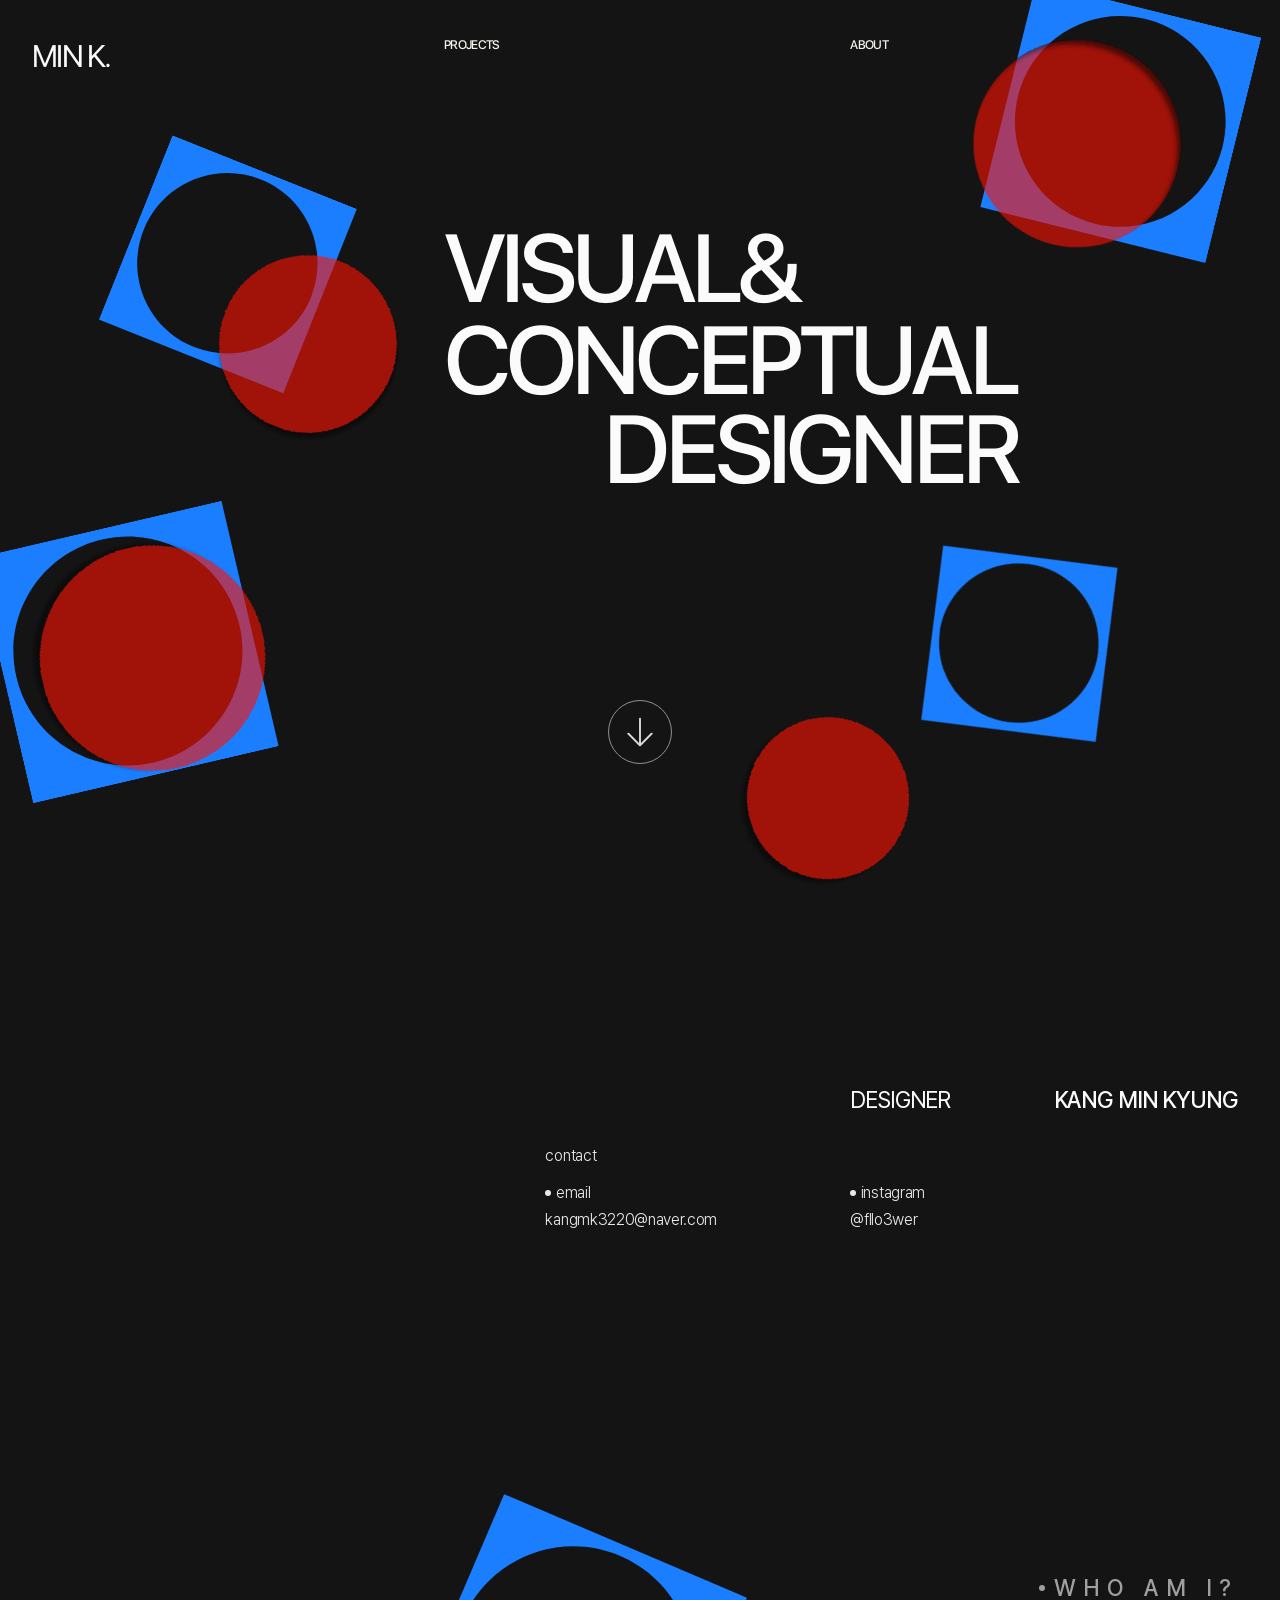
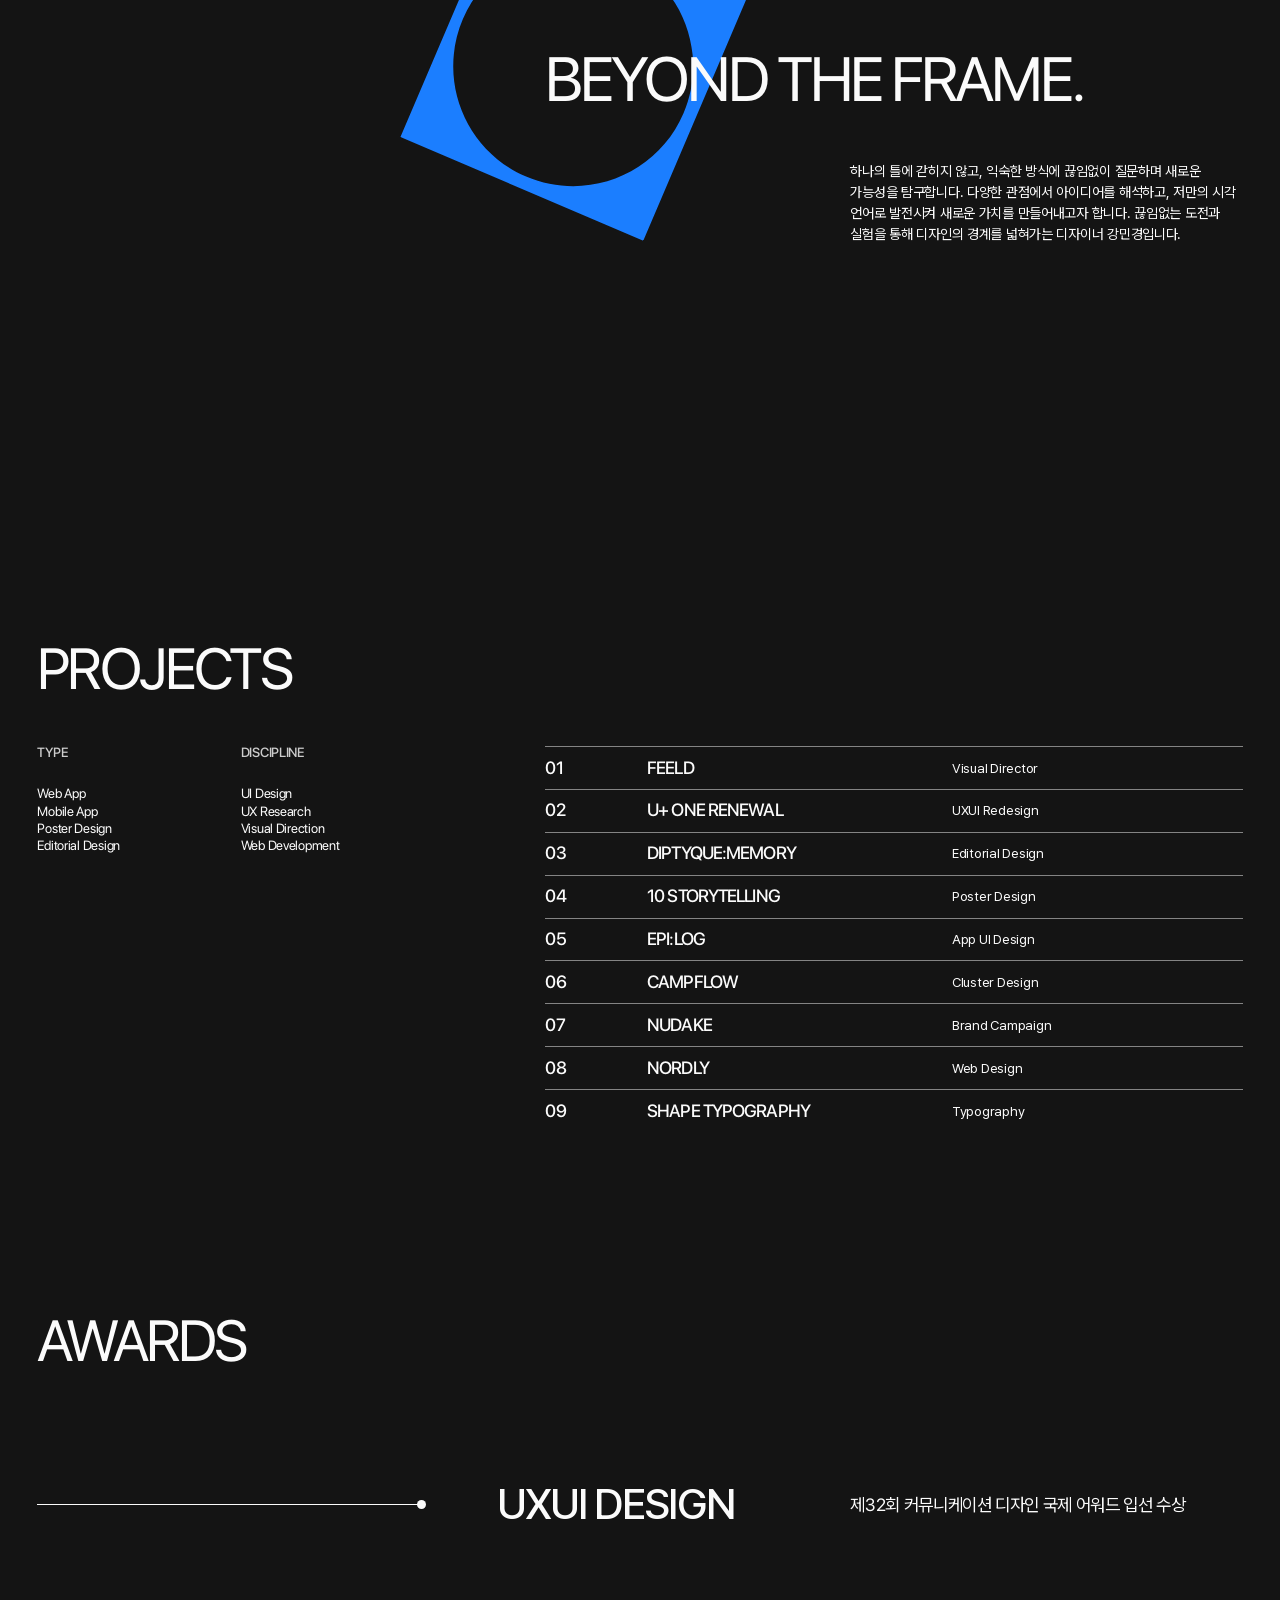
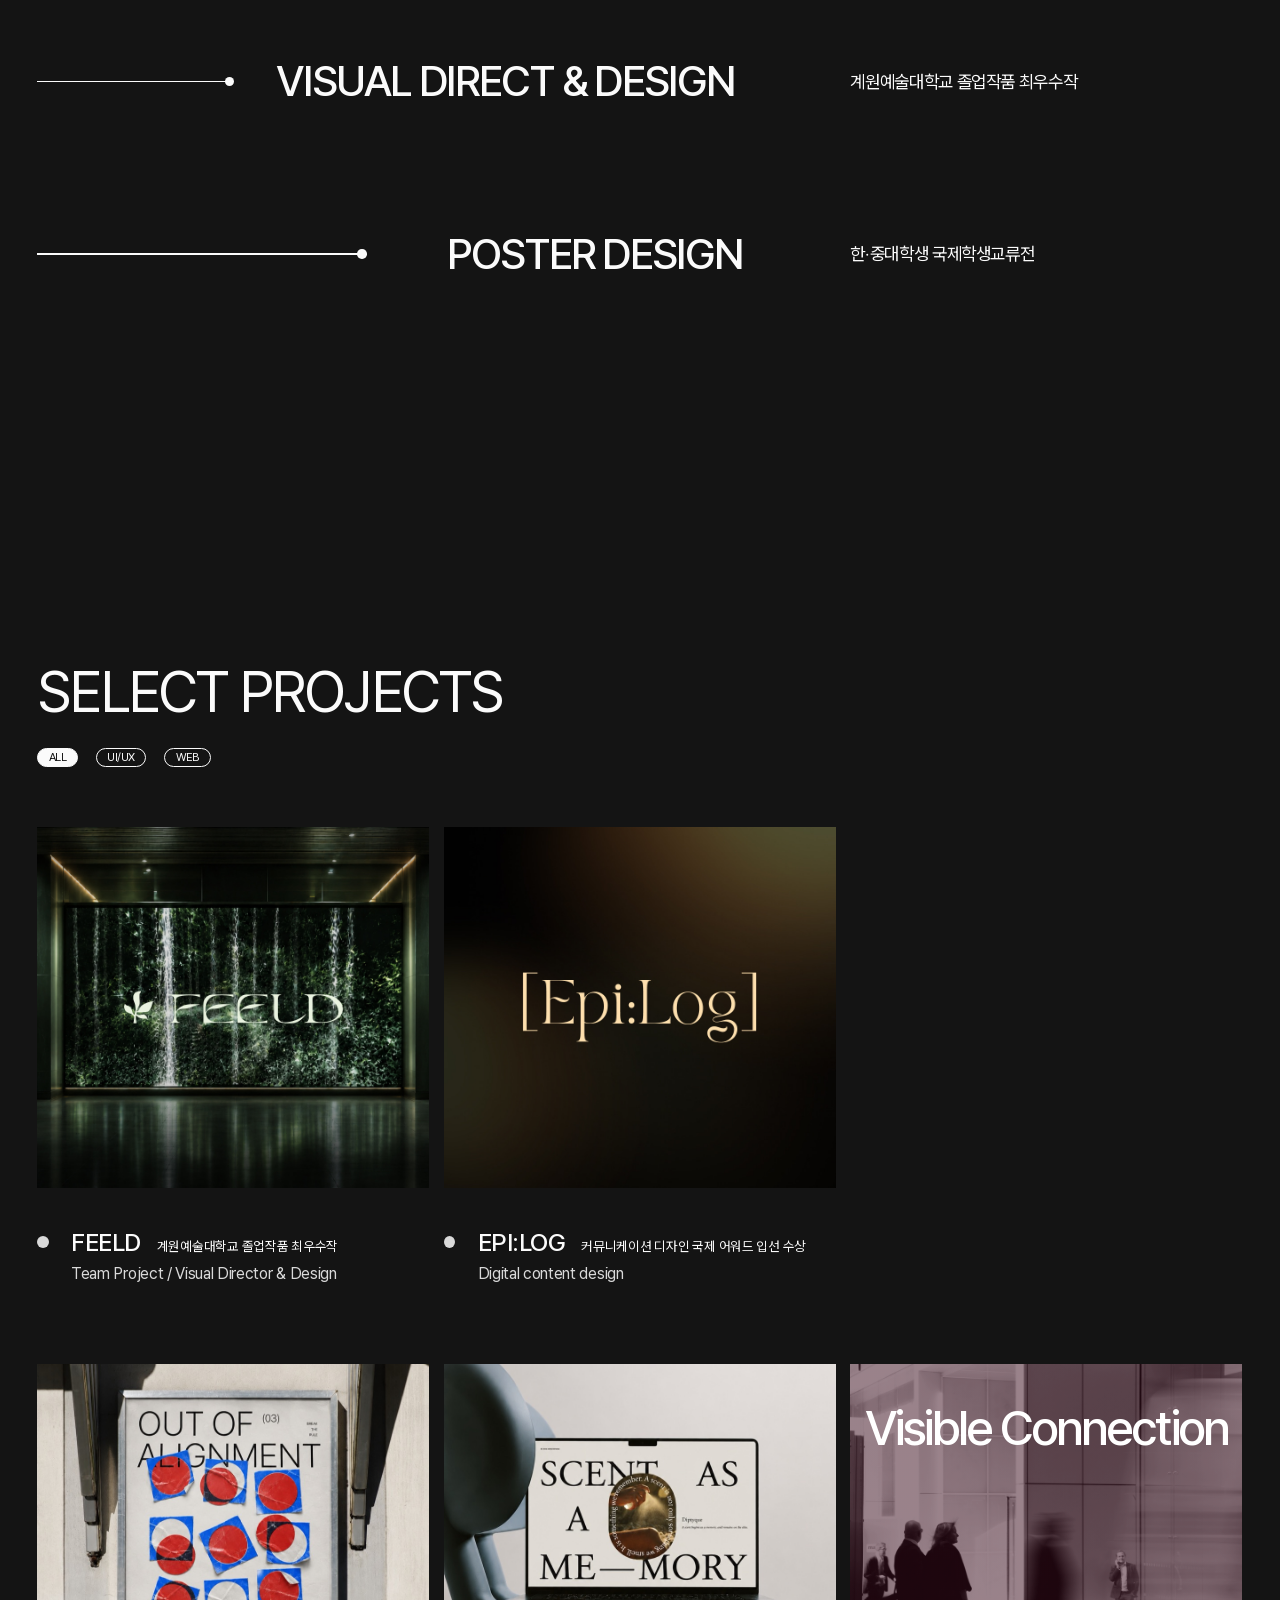
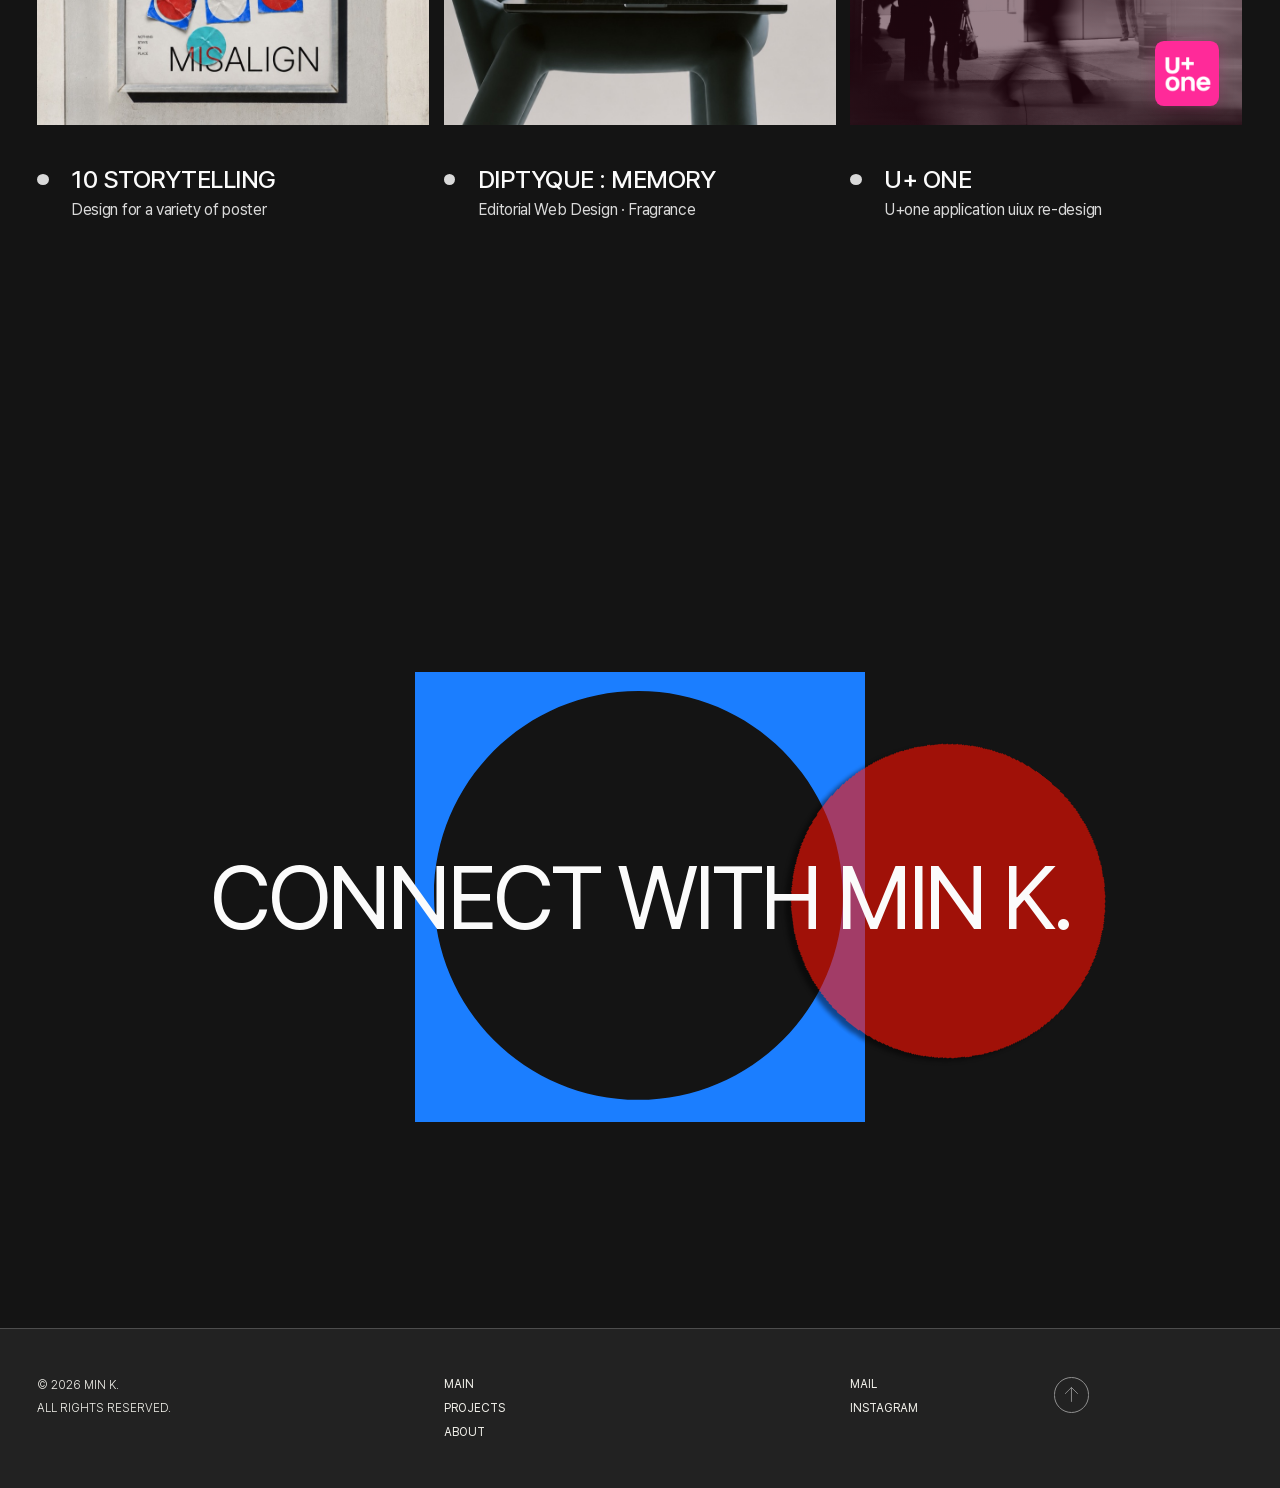
==== index.html @ 1cc3ccc2 "Add U+ ONE and NORDLY pages, update main page - Main: reorder PROJECTS list, add DISCIPLINE column a" ====
<!doctype html>
<html lang="ko">
<head>
  <meta charset="utf-8">
  <meta name="viewport" content="width=device-width, initial-scale=1">
  <title>MIN K. — Visual &amp; Conceptual Designer</title>
  <meta name="description" content="하나의 틀에 갇히지 않고 디자인의 경계를 넓혀가는 디자이너 강민경의 포트폴리오.">
  <link rel="stylesheet" href="css/style.css">
  <script>try{if(sessionStorage.getItem("mk-fade")){sessionStorage.removeItem("mk-fade");document.documentElement.classList.add("is-entering")}}catch(e){}</script>
  <script src="js/main.js" defer></script>
</head>
<body class="main">
  <header class="site-header wrap grid">
    <a class="logo" href="index.html">MIN K.</a>
    <nav class="gnb" aria-label="주요 메뉴">
      <a href="index.html#projects">PROJECTS</a>
      <a href="index.html#about">ABOUT</a>
    </nav>
  </header>

  <main>
    <!-- HERO -->
    <section class="hero" id="top">
      <div class="stage" aria-hidden="true">
        <div class="shape s-hero-tr" data-depth="1.6"><div class="shape__in"><img decoding="async" class="shape__frame" src="assets/main/shape-hero-tr-frame.svg" alt=""><img decoding="async" class="shape__dot" src="assets/main/shape-hero-tr-dot.svg" alt=""></div></div>
        <div class="shape s-hero-l" data-depth="2.6"><div class="shape__in"><img decoding="async" class="shape__frame" src="assets/main/shape-hero-l-frame.svg" alt=""><img decoding="async" class="shape__dot" src="assets/main/shape-hero-l-dot.svg" alt=""></div></div>
        <div class="shape s-hero-r" data-depth="2"><div class="shape__in"><img decoding="async" class="shape__dot" src="assets/main/shape-hero-r-dot.svg" alt=""><img decoding="async" class="shape__frame" src="assets/main/shape-hero-r-frame.svg" alt=""></div></div>
        <div class="shape s-hero-tl" data-depth="3.2"><div class="shape__in"><img decoding="async" class="shape__frame" src="assets/main/shape-hero-tl-frame.svg" alt=""><img decoding="async" class="shape__dot" src="assets/main/shape-hero-tl-dot.svg" alt=""></div></div>
      </div>
      <div class="wrap grid hero__inner">
        <h1 class="hero__title"><span>VISUAL&amp;</span><span>CONCEPTUAL</span><span>DESIGNER</span></h1>
      </div>
      <button class="scroll-cue" type="button" data-scroll-to="about" aria-label="ABOUT 섹션으로 이동">
        <img decoding="async" src="assets/main/scroll-arrow.svg" alt="">
        <img decoding="async" src="assets/main/scroll-arrow-2.svg" alt="">
      </button>
    </section>

    <!-- ABOUT -->
    <section class="about wrap" id="about">
      <div class="grid about__head">
        <p class="about__role">DESIGNER</p>
        <p class="about__name">KANG MIN KYUNG</p>
        <div class="contact">
          <p class="contact__title">contact</p>
          <div class="contact__item">
            <span class="contact__key"><img decoding="async" class="dot" src="assets/main/dot-6.svg" alt="">email</span>
            <a href="mailto:kangmk3220@naver.com">kangmk3220@naver.com</a>
          </div>
          <div class="contact__item">
            <span class="contact__key"><img decoding="async" class="dot" src="assets/main/dot-6.svg" alt="">instagram</span>
            <a href="https://www.instagram.com/fllo3wer/" target="_blank" rel="noopener">@fllo3wer</a>
          </div>
        </div>
      </div>

      <div class="grid statement">
        <div class="shape s-about" aria-hidden="true"><div class="shape__in"><img decoding="async" src="assets/main/shape-about.svg" alt=""></div></div>
        <p class="statement__who"><img decoding="async" class="dot" src="assets/main/dot-6-dim.svg" alt="">WHO AM I?</p>
        <h2 class="statement__title">BEYOND THE FRAME.</h2>
        <p class="statement__text">하나의 틀에 갇히지 않고, 익숙한 방식에 끊임없이 질문하며 새로운 가능성을 탐구합니다. 다양한 관점에서 아이디어를 해석하고, 저만의 시각 언어로 발전시켜 새로운 가치를 만들어내고자 합니다. 끊임없는 도전과 실험을 통해 디자인의 경계를 넓혀가는 디자이너 강민경입니다.</p>
      </div>
    </section>

    <!-- PROJECTS -->
    <section class="projects wrap" id="projects">
      <div class="grid">
        <h2 class="section-title">PROJECTS</h2>
      </div>
      <div class="grid projects__body">
        <div class="info">
          <p class="label">TYPE</p>
          <p class="list-sm">Web App<br>Mobile App<br>Poster Design<br>Editorial Design</p>
        </div>
        <div class="info">
          <p class="label">DISCIPLINE</p>
          <p class="list-sm">UI Design<br>UX Research<br>Visual Direction<br>Web Development</p>
        </div>
        <ol class="plist">
          <li><div class="plist__row"><span class="plist__num">01</span><span class="plist__name">FEELD</span><span class="plist__cat">Visual Director</span></div></li>
          <li><a class="plist__row" href="uplus.html" data-preview="assets/main/uplus-bg.jpg"><span class="plist__num">02</span><span class="plist__name">U+ ONE RENEWAL</span><span class="plist__cat">UXUI Redesign</span></a></li>
          <li><a class="plist__row" href="diptyque.html" data-preview="assets/main/card-diptyque.jpg"><span class="plist__num">03</span><span class="plist__name">DIPTYQUE:MEMORY</span><span class="plist__cat">Editorial Design</span></a></li>
          <li><a class="plist__row" href="storytelling.html" data-preview="assets/main/card-story.jpg"><span class="plist__num">04</span><span class="plist__name">10 STORYTELLING</span><span class="plist__cat">Poster Design</span></a></li>
          <li><div class="plist__row"><span class="plist__num">05</span><span class="plist__name">EPI:LOG</span><span class="plist__cat">App UI Design</span></div></li>
          <li><div class="plist__row"><span class="plist__num">06</span><span class="plist__name">CAMPFLOW</span><span class="plist__cat">Cluster Design</span></div></li>
          <li><div class="plist__row"><span class="plist__num">07</span><span class="plist__name">NUDAKE</span><span class="plist__cat">Brand Campaign</span></div></li>
          <li><a class="plist__row" href="nordly.html" data-preview="assets/main/nordly-bg.png"><span class="plist__num">08</span><span class="plist__name">NORDLY</span><span class="plist__cat">Web Design</span></a></li>
          <li><div class="plist__row"><span class="plist__num">09</span><span class="plist__name">SHAPE TYPOGRAPHY</span><span class="plist__cat">Typography</span></div></li>
        </ol>
      </div>
    </section>

    <!-- AWARDS -->
    <section class="awards wrap" id="awards">
      <div class="grid">
        <h2 class="section-title">AWARDS</h2>
        <ul class="alist">
          <li class="alist__row alist__row--1"><span class="alist__line" aria-hidden="true"></span><p class="alist__name">UXUI DESIGN</p><p class="alist__desc">제32회 커뮤니케이션 디자인 국제 어워드 입선 수상</p></li>
          <li class="alist__row alist__row--2"><span class="alist__line" aria-hidden="true"></span><p class="alist__name">VISUAL DIRECT &amp; DESIGN</p><p class="alist__desc">계원예술대학교 졸업작품 최우수작</p></li>
          <li class="alist__row alist__row--3"><span class="alist__line" aria-hidden="true"></span><p class="alist__name">POSTER DESIGN</p><p class="alist__desc">한·중대학생 국제학생교류전</p></li>
        </ul>
      </div>
    </section>

    <!-- SELECT PROJECTS -->
    <section class="work wrap" id="work">
      <div class="grid">
        <h2 class="section-title">SELECT PROJECTS</h2>
        <div class="chips" role="group" aria-label="프로젝트 분류">
          <button class="chip" type="button" data-filter="all" aria-pressed="true">ALL</button>
          <button class="chip" type="button" data-filter="uiux" aria-pressed="false">UI/UX</button>
          <button class="chip" type="button" data-filter="web" aria-pressed="false">WEB</button>
        </div>

        <div class="cards">
          <article class="card card--feeld" data-category="visual">
            <div class="card__media">
              <img decoding="async" loading="lazy" class="cover" src="assets/main/card-feeld.jpg" width="882" height="812" alt="어두운 전시 공간에 FEELD 로고가 뜬 미디어 월">
            </div>
            <div class="card__cap">
              <img decoding="async" class="dot" src="assets/main/dot-13.svg" alt="">
              <h3 class="card__title">FEELD <span class="card__note">계원예술대학교 졸업작품 최우수작</span></h3>
              <p class="card__desc">Team Project / Visual Director &amp; Design</p>
            </div>
          </article>

          <article class="card card--epilog" data-category="uiux">
            <div class="card__media">
              <img decoding="async" loading="lazy" class="cover" src="assets/main/card-epilog.jpg" width="882" height="812" alt="[Epi:Log] 로고">
            </div>
            <div class="card__cap">
              <img decoding="async" class="dot" src="assets/main/dot-13.svg" alt="">
              <h3 class="card__title">EPI:LOG <span class="card__note">커뮤니케이션 디자인 국제 어워드 입선 수상</span></h3>
              <p class="card__desc">Digital content design</p>
            </div>
          </article>

          <a class="card card--story" href="storytelling.html" data-category="poster">
            <div class="card__media">
              <img decoding="async" class="cover" src="assets/main/card-story.jpg" alt="벽에 걸린 OUT OF ALIGNMENT 포스터 목업">
              <span class="card__view" aria-hidden="true">VIEW</span>
            </div>
            <div class="card__cap">
              <img decoding="async" class="dot" src="assets/main/dot-13.svg" alt="">
              <h3 class="card__title">10 STORYTELLING</h3>
              <p class="card__desc">Design for a variety of poster</p>
            </div>
          </a>

          <a class="card card--diptyque" href="diptyque.html" data-category="web">
            <div class="card__media">
              <img decoding="async" class="cover" src="assets/main/card-diptyque.jpg" alt="의자 위 노트북에 띄운 SCENT AS A MEMORY 웹 화면">
              <span class="card__view" aria-hidden="true">VIEW</span>
            </div>
            <div class="card__cap">
              <img decoding="async" class="dot" src="assets/main/dot-13.svg" alt="">
              <h3 class="card__title">DIPTYQUE : MEMORY</h3>
              <p class="card__desc">Editorial Web Design · Fragrance</p>
            </div>
          </a>

          <a class="card card--uplus" href="uplus.html" data-category="uiux">
            <div class="card__media">
              <img decoding="async" class="cover" src="assets/main/uplus-bg.jpg" alt="">
              <p class="uplus__title">Visible Connection</p>
              <img decoding="async" class="uplus__icon" src="assets/main/uplus-icon.png" alt="U+ one 앱 아이콘">
              <span class="card__view" aria-hidden="true">VIEW</span>
            </div>
            <div class="card__cap">
              <img decoding="async" class="dot" src="assets/main/dot-13.svg" alt="">
              <h3 class="card__title">U+ ONE</h3>
              <p class="card__desc">U+one application uiux re-design</p>
            </div>
          </a>
        </div>
      </div>
    </section>

    <!-- CONNECT -->
    <section class="connect" id="contact">
      <div class="stage" aria-hidden="true">
        <div class="shape s-connect-square"><div class="shape__in"><img decoding="async" src="assets/main/shape-connect-square.svg" alt=""></div></div>
        <div class="shape s-connect-circle"><div class="shape__in"><img decoding="async" src="assets/main/shape-connect-circle.svg" alt=""></div></div>
      </div>
      <h2 class="connect__title">
        <button class="connect__copy" type="button" data-copy="kangmk3220@naver.com" aria-describedby="connect-hint">CONNECT WITH MIN K.</button>
      </h2>
      <p class="connect__hint" id="connect-hint">CLICK TO COPY EMAIL</p>
    </section>
  </main>

  <div class="plist-preview" aria-hidden="true"><img decoding="async" alt=""></div>
  <p class="toast" role="status" aria-live="polite"></p>

  <footer class="site-footer">
    <div class="wrap grid">
      <div class="foot-col foot-col--copy">
        <p>© 2026 MIN K.</p>
        <p>ALL RIGHTS RESERVED.</p>
      </div>
      <nav class="foot-col foot-col--nav" aria-label="푸터 메뉴">
        <a href="index.html">MAIN</a>
        <a href="index.html#projects">PROJECTS</a>
        <a href="index.html#about">ABOUT</a>
      </nav>
      <div class="foot-col foot-col--sns">
        <a href="mailto:kangmk3220@naver.com">MAIL</a>
        <a href="https://www.instagram.com/fllo3wer/" target="_blank" rel="noopener">INSTAGRAM</a>
      </div>
      <button class="to-top" type="button" data-scroll-top aria-label="맨 위로">
        <img decoding="async" src="assets/common/top-arrow.svg" alt="">
        <img decoding="async" src="assets/common/top-arrow-hover.svg" alt="">
      </button>
    </div>
  </footer>
</body>
</html>
---- css/style.css ----
/* =========================================================
   MIN K. Portfolio — 1rem = 10 design px at 1440 (Figma frame width)
   ========================================================= */

/* every design font ships with the site so visitors see the Figma fonts without installing anything */
@font-face {
  font-family: "Pretendard Variable";
  src: url("../assets/fonts/PretendardVariable.woff2") format("woff2-variations"),
       url("../assets/fonts/PretendardVariable.woff2") format("woff2");
  font-weight: 45 920;
  font-style: normal;
  font-display: swap;
}
@font-face {
  font-family: "SF Pro Display";
  src: url("../assets/fonts/SFProDisplay-Regular.woff2") format("woff2");
  font-weight: 400;
  font-style: normal;
  font-display: swap;
}
@font-face {
  font-family: "SF Pro Display";
  src: url("../assets/fonts/SFProDisplay-Medium.woff2") format("woff2");
  font-weight: 500;
  font-style: normal;
  font-display: swap;
}
@font-face {
  font-family: "Diptyque";
  src: url("../assets/fonts/Diptyque-Regular.woff2") format("woff2");
  font-weight: 400;
  font-style: normal;
  font-display: swap;
}
@font-face {
  font-family: "Diptyque";
  src: url("../assets/fonts/Diptyque-Italic.woff2") format("woff2");
  font-weight: 400;
  font-style: italic;
  font-display: swap;
}

:root {
  color-scheme: dark;
  --bg: #141414;
  --fg: #fbfbfb;
  --fg-2: #f1f0ea;
  --fg-3: #e7e7e7;
  --muted: #d9d9d9;
  --gray: #a3a3a3;
  --line: #848484;
  --accent: #2478ff;

  --font-sf: "SF Pro Display", -apple-system, BlinkMacSystemFont, "Inter", "Pretendard Variable", Pretendard, sans-serif;
  --font-pre: "Pretendard Variable", Pretendard, -apple-system, BlinkMacSystemFont, "Apple SD Gothic Neo", sans-serif;
  --font-helv: Helvetica, "Helvetica Neue", Arial, sans-serif;
  --font-serif: "Diptyque", "EB Garamond", Garamond, "Times New Roman", serif;

  --m: 4.2rem;   /* side margin */
  --g: 1.6rem;   /* column gutter */
  --ease-io: cubic-bezier(0.42, 0, 0.58, 1);
  --ease-out: cubic-bezier(0, 0, 0.58, 1);
  --ease-in: cubic-bezier(0.42, 0, 1, 1);
  --dur: 0.3s;
}

/* scales with the window up to 1920px (1rem = 13.33px); wider screens keep that size, centered */
html {
  font-size: clamp(5.4px, calc(100vw / 144), 13.3334px);
  -webkit-text-size-adjust: 100%;
}

*,
*::before,
*::after { box-sizing: border-box; }

body {
  margin: 0;
  background: var(--bg);
  color: var(--fg);
  font-family: var(--font-pre);
  font-size: max(14px, 1.5rem);
  line-height: 1.5;
  overflow-x: clip;
  -webkit-font-smoothing: antialiased;
  -moz-osx-font-smoothing: grayscale;
}

/* fade in only after an in-site page change (flag set by main.js), so a first visit renders at rest */
html.is-entering body { animation: page-in var(--dur) var(--ease-io) both; }

body.is-leaving {
  opacity: 0;
  transition: opacity var(--dur) var(--ease-io);
}

@keyframes page-in {
  from { opacity: 0; }
  to { opacity: 1; }
}

/* decorative shapes bleed past the edges; clip them horizontally only */
main { overflow-x: clip; }

/* land anchor jumps on the section titles, not on the big top paddings */
#about { scroll-margin-top: -10.4rem; }
#projects { scroll-margin-top: -32.8rem; }
#work { scroll-margin-top: -26rem; }

img { display: block; max-width: 100%; }
a { color: inherit; text-decoration: none; }
button { font: inherit; color: inherit; background: none; border: 0; padding: 0; cursor: pointer; }
h1, h2, h3, p, figure, ul, ol { margin: 0; padding: 0; }
ul, ol { list-style: none; }

:focus-visible {
  outline: 1px solid var(--accent);
  outline-offset: 4px;
}

.sr-only {
  position: absolute; width: 1px; height: 1px; padding: 0; margin: -1px;
  overflow: hidden; clip: rect(0 0 0 0); white-space: nowrap; border: 0;
}

/* ---------- layout primitives ---------- */

.wrap {
  position: relative;
  width: 100%;
  max-width: 144rem;
  margin-inline: auto;
  padding-inline: var(--m);
}

.grid {
  display: grid;
  grid-template-columns: repeat(12, minmax(0, 1fr));
  column-gap: var(--g);
}

.stage {
  position: absolute;
  inset: 0;
  width: 100%;
  max-width: 144rem;
  margin-inline: auto;
  pointer-events: none;
}

/* rotated decorative groups, mirrored from Figma frame → rotated inner → svg */
.shape {
  position: absolute;
  left: calc(var(--x) * 1rem);
  top: calc(var(--y) * 1rem);
  width: calc(var(--w) * var(--s, 1) * 1rem);
  height: calc(var(--h) * var(--s, 1) * 1rem);
  display: flex;
  align-items: center;
  justify-content: center;
  pointer-events: none;
}
.shape__in {
  position: relative;
  flex: none;
  width: calc(var(--iw) * var(--s, 1) * 1rem);
  height: calc(var(--ih) * var(--s, 1) * 1rem);
  transform: rotate(var(--r, 0deg));
}
.shape__in img {
  position: absolute;
  left: var(--il, 0);
  top: var(--it, 0);
  width: var(--iW, 100%);
  height: var(--iH, 100%);
  max-width: none;
}

/* image crop box — mirrors Figma image fills */
.media {
  position: relative;
  overflow: hidden;
}
.media > img {
  width: 100%;
  height: 100%;
  object-fit: cover;
}

/* ---------- header ---------- */

/* fixed so it can come back on scroll-up; once the page has scrolled it gets a plain dark band
   (a blend mode here forced the whole page to repaint on every scroll frame) */
.site-header {
  position: fixed;
  top: 0;
  left: 0;
  right: 0;
  z-index: 20;
  padding-top: calc(4.3rem + env(safe-area-inset-top, 0px));
  padding-bottom: 0;
  align-items: start;
  will-change: transform;
  transition: transform 0.5s var(--ease-io), background-color var(--dur) var(--ease-io), box-shadow var(--dur) var(--ease-io), padding var(--dur) var(--ease-io);
}
.site-header.is-solid {
  padding-top: calc(2rem + env(safe-area-inset-top, 0px));
  padding-bottom: 2rem;
  background-color: rgba(20, 20, 20, 0.92);
  /* extends the band past the 1920px content width without adding scroll overflow */
  box-shadow: 0 0 0 100vmax rgba(20, 20, 20, 0.92);
  clip-path: inset(0 -100vmax);
}
.site-header.is-hidden { transform: translateY(-120%); }
.logo {
  grid-column: 1 / span 2;
  margin-left: -0.6rem;
  font-family: var(--font-sf);
  font-weight: 400;
  font-size: max(22px, 3.5rem);
  line-height: 1.2;
  letter-spacing: -0.05em;
  white-space: nowrap;
  justify-self: start;
  transition: opacity var(--dur) var(--ease-io);
}
.logo:hover { opacity: 0.7; }
.gnb { display: contents; }
.gnb a {
  font-family: var(--font-sf);
  font-weight: 500;
  font-size: max(12px, 1.4rem);
  line-height: 1.2;
  letter-spacing: -0.05em;
  color: var(--fg-2);
  justify-self: start;
  transition: color var(--dur) var(--ease-out);
}
.gnb a:nth-child(1) { grid-column: 5 / span 2; }
.gnb a:nth-child(2) { grid-column: 9 / span 2; }

/* ---------- shared bits ---------- */

.label {
  font-family: var(--font-sf);
  font-weight: 500;
  font-size: max(13px, 1.5rem);
  line-height: 1;
  letter-spacing: -0.02em;
  color: rgba(251, 251, 251, 0.8);
}
.list-sm {
  font-family: var(--font-sf);
  font-weight: 400;
  font-size: max(13px, 1.5rem);
  line-height: 1.3;
  letter-spacing: -0.02em;
}
.info {
  display: flex;
  flex-direction: column;
  gap: 2.9rem;
}
.dot {
  display: inline-block;
  flex: none;
}

/* ---------- MAIN: hero ---------- */

.hero {
  position: relative;
  height: 100.2rem;
}
.hero .stage { overflow: visible; }
.hero__inner {
  position: relative;
  z-index: 2;
  padding-top: 24.95rem;
}
.hero__title {
  grid-column: 5 / -1;
  font-family: var(--font-sf);
  font-weight: 500;
  font-size: 10.8rem;
  line-height: 10.4rem;
  letter-spacing: -0.05em;
  white-space: nowrap;
}
.hero__title > span { display: block; }
.hero__title > span:last-child { margin-top: -0.4rem; padding-left: 18.07rem; }

.s-hero-tl { --x: 9.661; --y: 15.2; --w: 40.1565; --h: 36.4284; --iw: 32.8077; --ih: 26.1247; --r: 21.77deg; --iW: 102.38%; --iH: 103.66%; }
.s-hero-tr { --x: 107.1; --y: -2.7; --w: 34.84; --h: 34.3287; --iw: 28.8954; --ih: 28.1944; --r: 13.95deg; }
.s-hero-l  { --x: -2.7; --y: 56.103; --w: 35.156; --h: 34.3215; --iw: 28.3689; --ih: 29.4862; --r: 76.88deg; }
.s-hero-r  { --x: 78.783; --y: 51.14; --w: 52.9378; --h: 59.0275; --iw: 34.3988; --ih: 48.6529; --r: 27.42deg; }

.scroll-cue {
  position: absolute;
  z-index: 3;
  left: 50%;
  top: 78.7rem;
  width: 7.2rem;
  height: 7.2rem;
  transform: translateX(-50%);
  border: 1px solid #909090;
  border-radius: 50%;
  display: grid;
  place-items: center;
  animation: cue-border 1.6s var(--ease-in) infinite alternate;
}
.scroll-cue img {
  grid-area: 1 / 1;
  width: 4.5rem;
  height: 4.5rem;
}
.scroll-cue img + img { animation: cue-fade 1.6s var(--ease-in) infinite alternate; }
@keyframes cue-border { from { border-color: #909090; } to { border-color: #d9d9d9; } }
@keyframes cue-fade { from { opacity: 0; } to { opacity: 1; } }

/* ---------- MAIN: about ---------- */

.about {
  padding-top: 22.4rem;
}
.about__head { align-items: start; }
.about__role,
.about__name {
  font-size: max(18px, 2.6rem);
  line-height: 0.9;
  letter-spacing: -0.05em;
  white-space: nowrap;
}
.about__role { grid-column: 9 / span 2; font-weight: 400; }
.about__name { grid-column: 11 / span 2; font-weight: 500; }

.contact {
  grid-column: 6 / -1;
  display: grid;
  grid-template-columns: subgrid;
  margin-top: 4.36rem;
  font-weight: 300;
  font-size: max(14px, 1.8rem);
  line-height: 0.9;
  letter-spacing: -0.02em;
  color: var(--fg-3);
}
.contact__title { grid-column: 1 / -1; }
.contact__item {
  display: flex;
  flex-direction: column;
  gap: 1.48rem;
  margin-top: 2.48rem;
}
.contact__item:nth-of-type(1) { grid-column: 1 / span 3; }
.contact__item:nth-of-type(2) { grid-column: 4 / span 3; }
.contact__key { display: flex; align-items: center; gap: 0.5rem; }
.contact__key .dot { width: 6px; height: 6px; }
.contact a { transition: color var(--dur) var(--ease-out); }
.contact a:hover { color: var(--accent); }

.statement {
  position: relative;
  margin-top: 39.38rem;
}
.s-about { --x: 33.3; --y: -16.885; --w: 53.9764; --h: 53.9764; --iw: 38.1833; --ih: 38.1833; --r: 43.33deg; }
.statement__who {
  grid-column: 11 / -1;
  display: flex;
  align-items: center;
  gap: 1rem;
  margin-left: -1.6rem;
  font-weight: 500;
  font-size: max(16px, 2.6rem);
  line-height: 0.9;
  letter-spacing: 0.3em;
  color: rgba(251, 251, 251, 0.6);
  white-space: nowrap;
}
.statement__who .dot { width: 6px; height: 6px; }
.statement__title {
  position: relative;
  grid-column: 6 / -1;
  margin-top: 5.96rem;
  font-family: var(--font-sf);
  font-weight: 400;
  font-size: 7rem;
  line-height: 0.9;
  letter-spacing: -0.05em;
  white-space: nowrap;
}
.statement__text {
  position: relative;
  grid-column: 9 / -1;
  margin-top: 6rem;
  font-size: max(14px, 1.5rem);
  line-height: 1.5;
  letter-spacing: -0.02em;
  word-break: keep-all;
}

/* ---------- MAIN: projects list ---------- */

.projects { padding-top: 44.8rem; }
.section-title {
  grid-column: 1 / -1;
  font-family: var(--font-sf);
  font-weight: 400;
  font-size: max(36px, 6.5rem);
  line-height: 0.9;
  letter-spacing: -0.05em;
  white-space: nowrap;
}
.projects__body {
  margin-top: 5.75rem;
  align-items: start;
}
.projects__body .info:nth-child(1) { grid-column: 1 / span 2; }
.projects__body .info:nth-child(2) { grid-column: 3 / span 2; }

.plist {
  grid-column: 6 / -1;
  display: grid;
  grid-template-columns: subgrid;
  row-gap: 1px;
}
.plist > li {
  grid-column: 1 / -1;
  display: grid;
  grid-template-columns: subgrid;
}
.plist__row {
  grid-column: 1 / -1;
  display: grid;
  grid-template-columns: subgrid;
  align-items: center;
  position: relative;
  padding: calc(1.4rem + 1px) 0 1.4rem;
  transition: color var(--dur) var(--ease-out);
}
/* the row rule is a pseudo-element so it can draw in on scroll */
.plist__row::before {
  content: "";
  position: absolute;
  left: 0;
  right: 0;
  top: 0;
  height: 1px;
  background: var(--line);
  transform-origin: 0 50%;
}
.plist__num,
.plist__name {
  font-family: var(--font-sf);
  font-weight: 500;
  font-size: max(15px, 2rem);
  line-height: 0.9;
  letter-spacing: -0.05em;
  white-space: nowrap;
}
.plist__num { grid-column: 1; }
.plist__name { grid-column: 2 / span 3; }
.plist__cat {
  grid-column: 5 / -1;
  font-size: max(13px, 1.5rem);
  line-height: 0.9;
  letter-spacing: -0.02em;
}
a.plist__row:hover { color: var(--accent); }

/* ---------- MAIN: awards ---------- */

.awards { padding-top: 20.7rem; }
.awards .section-title { font-family: var(--font-sf); }
.alist {
  grid-column: 1 / -1;
  display: grid;
  grid-template-columns: subgrid;
  margin-top: 13.3rem;
}
.alist__row {
  grid-column: 1 / -1;
  display: grid;
  grid-template-columns: subgrid;
  align-items: center;
  position: relative;
}
.alist__row--2 { margin-top: 15.6rem; }
.alist__row--3 { margin-top: 15.1rem; }
/* 2px rule ending in a 10.7px dot, drawn from the left margin */
.alist__line {
  position: absolute;
  left: 0;
  top: 50%;
  width: var(--len);
  height: 0.2rem;
  margin-top: -0.1rem;
  background: var(--fg);
  transform-origin: 0 50%;
}
.alist__line::after {
  content: "";
  position: absolute;
  right: -0.533rem;
  top: 50%;
  width: 1.067rem;
  height: 1.067rem;
  margin-top: -0.533rem;
  border-radius: 50%;
  background: var(--fg);
}
.alist__row--1 .alist__line { --len: 43.2rem; }
.alist__row--2 .alist__line { --len: 21.6rem; }
.alist__row--3 .alist__line { --len: 36.5rem; }
.alist__name {
  grid-column: 1 / span 7;
  justify-self: end;
  font-family: var(--font-pre);
  font-weight: 500;
  font-size: max(24px, 4.8rem);
  line-height: 0.9;
  letter-spacing: -0.05em;
  white-space: nowrap;
}
.alist__row--3 .alist__name { margin-right: -0.9rem; }
.alist__desc {
  grid-column: 9 / -1;
  font-family: var(--font-sf);
  font-size: max(13px, 2rem);
  line-height: 1.3;
  letter-spacing: -0.02em;
}

/* ---------- MAIN: select projects ---------- */

.work { padding-top: 44.2rem; padding-bottom: 8.4rem; }
.work .section-title { font-family: var(--font-pre); }
.chips {
  grid-column: 1 / -1;
  display: flex;
  gap: 2rem;
  margin-top: 3.35rem;
}
.chip {
  padding: 0.4rem 1.2rem;
  border: 1px solid var(--fg);
  border-radius: 2.5rem;
  font-size: max(11px, 1.3rem);
  line-height: 0.9;
  letter-spacing: -0.05em;
  transition: background-color var(--dur) var(--ease-io), color var(--dur) var(--ease-io);
}
.chip:hover { background: rgba(251, 251, 251, 0.12); }
.chip[aria-pressed="true"] { background: var(--fg); color: var(--bg); }

.cards {
  grid-column: 1 / -1;
  display: grid;
  grid-template-columns: subgrid;
  row-gap: 9.3rem;
  margin-top: 6.7rem;
}
.card {
  display: block;
  transition: opacity var(--dur) var(--ease-io);
}
.card.is-dim { opacity: 0.15; pointer-events: none; }
.card--feeld { grid-column: 1 / span 4; }
.card--epilog { grid-column: 5 / span 4; }
.card--story { grid-column: 1 / span 4; grid-row: 2; }
.card--diptyque { grid-column: 5 / span 4; grid-row: 2; }
.card--uplus { grid-column: 9 / span 4; grid-row: 2; }

.card__media {
  position: relative;
  overflow: hidden;
  aspect-ratio: 441 / 406;
  container-type: inline-size;
}
.card__media > img.cover {
  width: 100%;
  height: 100%;
  object-fit: cover;
}
.card--story .card__media > img.cover { object-position: 50% 40.5%; }
.card--diptyque .card__media > img.cover { object-position: 50% 41.9%; }
a.card .card__media::after {
  content: "";
  position: absolute;
  inset: 0;
  background: rgba(0, 0, 0, 0.5);
  opacity: 0;
  transition: opacity var(--dur) var(--ease-io);
}
a.card:hover .card__media::after,
a.card:focus-visible .card__media::after { opacity: 1; }

.card__cap {
  position: relative;
  margin-top: 4.8rem;
  padding-left: 3.8rem;
}
.card__cap .dot {
  position: absolute;
  left: 0;
  top: 0.6rem;
  width: 1.3rem;
  height: 1.3rem;
}
.card__title {
  font-weight: 500;
  font-size: max(18px, 2.8rem);
  line-height: 0.9;
  letter-spacing: -0.02em;
}
.card__note {
  margin-left: 1.2rem;
  font-family: var(--font-sf);
  font-weight: 400;
  font-size: max(11px, 1.5rem);
  line-height: 1.3;
  letter-spacing: -0.02em;
  white-space: nowrap;
}
.card__desc {
  margin-top: 1.38rem;
  font-size: max(13px, 1.8rem);
  line-height: 0.9;
  letter-spacing: -0.02em;
  color: var(--muted);
}

/* U+ ONE card */
.card--uplus .card__media > img.cover { object-position: 50% 65.5%; }
.card--uplus .card__media::before {
  content: "";
  position: absolute;
  inset: 0;
  background-image:
    linear-gradient(rgba(0, 0, 0, 0.2), rgba(0, 0, 0, 0.2)),
    linear-gradient(rgba(92, 18, 44, 0.39), rgba(92, 18, 44, 0.39));
}
.uplus__title {
  position: absolute;
  z-index: 1;
  left: 50%;
  top: 8.16cqw;
  transform: translateX(-50%);
  font-weight: 500;
  font-size: 12.47cqw;
  line-height: 1.3;
  letter-spacing: -0.06em;
  color: #fff;
  white-space: nowrap;
}
.uplus__icon {
  position: absolute;
  z-index: 1;
  left: 77.78cqw;
  top: 70.52cqw;
  width: 16.33cqw;
  height: 16.55cqw;
  border-radius: 2.27cqw;
  box-shadow: 0 0.07cqw 3.56cqw 0.27cqw rgba(166, 5, 87, 0.24);
  object-fit: cover;
}

/* Nordly card */
.card--nordly .card__media { background: #010101; }
.nordly__bg,
.nordly__reflect {
  position: absolute;
  max-width: none;
  object-fit: cover;
}
.nordly__bg { left: 15.87cqw; top: -28.34cqw; width: 143.31cqw; height: 90.25cqw; opacity: 0.8; }
.nordly__reflect { left: -48.75cqw; top: 53.51cqw; width: 105.67cqw; height: 73.02cqw; opacity: 0.7; transform: scaleX(-1); filter: blur(1.89cqw); }
.nordly__mark { position: absolute; left: 15.87cqw; top: 35.37cqw; width: 9.505cqw; height: 9.47cqw; object-fit: cover; }
.nordly__logo { position: absolute; left: 23.6cqw; top: 39.26cqw; width: 60.63cqw; height: 17.34cqw; object-fit: cover; }

/* ---------- MAIN: connect ---------- */

.connect {
  position: relative;
  height: 116.58rem;
}
.s-connect-square { --x: 46.7; --y: 42.78; --w: 50.568; --h: 50.568; --iw: 50.568; --ih: 50.568; }
.s-connect-circle { --x: 81.9; --y: 43.78; --w: 49.5964; --h: 49.5964; --iw: 35.347; --ih: 35.347; --r: 37.82deg; --il: -2.2%; --iW: 102.4%; --iH: 103.21%; }
.connect__title {
  position: absolute;
  z-index: 2;
  left: 50%;
  top: 63.58rem;
  transform: translateX(-50%);
  font-weight: 400;
  font-size: 10.0256rem;
  line-height: 0.9;
  letter-spacing: -0.05em;
  white-space: nowrap;
}

/* ---------- footer ---------- */

.site-footer {
  position: relative;
  min-height: 18rem;
  background: rgba(54, 54, 54, 0.44);
  border-top: 1px solid rgba(255, 255, 255, 0.2);
}
.site-footer .grid {
  padding-top: 5.4rem;
  padding-bottom: 4rem;
  align-items: start;
  font-size: max(12px, 1.3rem);
  line-height: 1.2;
  color: var(--fg-2);
}
.foot-col {
  display: flex;
  flex-direction: column;
  gap: 1.1rem;
}
.foot-col--copy { grid-column: 1 / span 3; font-weight: 300; padding-top: 0.1rem; gap: 1rem; }
.foot-col--nav { grid-column: 5 / span 2; }
.foot-col--sns { grid-column: 9 / span 2; }
.foot-col a { justify-self: start; align-self: flex-start; transition: color var(--dur) var(--ease-out); }
.foot-col a:hover { color: var(--accent); }

.to-top {
  grid-column: 11 / span 2;
  position: relative;
  width: 4rem;
  height: 4rem;
  min-width: 32px;
  min-height: 32px;
  border: 0.556px solid #909090;
  border-radius: 50%;
  display: grid;
  place-items: center;
  transition: background-color var(--dur) var(--ease-out), border-color var(--dur) var(--ease-out);
}
.to-top img {
  grid-area: 1 / 1;
  width: 62.5%;
  height: 62.5%;
  transform: rotate(180deg);
  transition: opacity var(--dur) var(--ease-out);
}
.to-top img + img { opacity: 0; }
.to-top:hover,
.to-top:focus-visible { background: #fff; }
.to-top:hover img:first-child,
.to-top:focus-visible img:first-child { opacity: 0; }
.to-top:hover img + img,
.to-top:focus-visible img + img { opacity: 1; }

/* =========================================================
   PROJECT DETAIL PAGES
   ========================================================= */

.p-hero { position: relative; }
.p-title {
  padding-top: 14.7rem;
  align-items: end;
}
.p-title h1 {
  grid-column: 5 / span 7;
  font-family: var(--font-sf);
  font-weight: 400;
  font-size: max(34px, 8.7rem);
  line-height: 1.19;
  letter-spacing: -0.05em;
  white-space: nowrap;
}
.p-title__year {
  grid-column: 12;
  justify-self: end;
  font-size: max(13px, 1.8rem);
  line-height: 1.2;
  color: var(--fg-2);
  white-space: nowrap;
}
.p-title__rule {
  grid-column: 5 / -1;
  height: 1px;
  margin-top: 1.7rem;
  margin-left: -0.2rem;
  background: url("../assets/common/title-line.svg") no-repeat 0 0 / 100% 100%;
}
.p-title__index {
  grid-column: 5 / -1;
  margin-top: 1.7rem;
  font-size: max(13px, 1.8rem);
  line-height: 1.2;
}
.p-hero__img {
  grid-column: 5 / -1;
  margin-top: 3.85rem;
  aspect-ratio: 899 / 826;
}
.p-hero__big {
  position: absolute;
  z-index: 2;
  left: 3.2rem;
  font-family: var(--font-sf);
  font-weight: 500;
  font-size: 13.9rem;
  line-height: 0.9;
  letter-spacing: -0.05em;
  white-space: nowrap;
  pointer-events: none;
}
.p-hero__big span { display: block; }

.p-meta {
  margin-top: 14.2rem;
  align-items: start;
}
.p-about { align-items: start; }
.p-about__kicker {
  grid-column: 1 / span 3;
  font-family: var(--font-sf);
  font-size: max(11px, 1.3rem);
  line-height: 1;
  letter-spacing: -0.02em;
  color: var(--gray);
}
.p-about__body {
  display: flex;
  flex-direction: column;
}
.p-about__body p {
  margin-top: 3.5rem;
  font-weight: 300;
  font-size: max(14px, 1.5rem);
  line-height: 1.6;
  word-break: keep-all;
}
.p-about__body p + p { margin-top: 2.4rem; }
.indent { text-indent: 3.7em; }

.p-sec-title {
  font-family: var(--font-helv);
  font-weight: 400;
  font-size: max(26px, 4.5rem);
  line-height: 0.91;
  letter-spacing: -0.05em;
}
.p-text {
  font-size: max(14px, 1.6rem);
  line-height: 1.6;
  word-break: keep-all;
}

/* ---------- 10 STORYTELLING ---------- */

.story .p-hero__big { top: 49.1rem; }
.story .p-hero__big span + span { padding-left: 23.6rem; }
.story .p-hero__img img { object-position: 50% 53.4%; }
.story .p-meta .info:nth-child(1) { grid-column: 9 / span 2; }
.story .p-meta .info:nth-child(2) { grid-column: 11 / span 2; }
.story .p-about { margin-top: 8.85rem; }
.story .p-about__body { grid-column: 5 / span 4; }

.process {
  margin-top: 19.86rem;
  align-items: start;
}
.process .p-sec-title { grid-column: 1 / span 4; grid-row: 1; }
.process__text {
  grid-column: 1 / span 4;
  grid-row: 1;
  align-self: end;
  width: 33.2rem;
  max-width: 100%;
  margin-left: 0.3rem;
  font-weight: 300;
  color: #eee;
}
.poster {
  grid-row: 1;
  position: relative;
  width: 43.9742rem;
  max-width: calc(100% + 0.2rem);
  aspect-ratio: 439.742 / 622.29;
  overflow: hidden;
  background: #e5e5e5;
  color: #000;
  container-type: inline-size;
  font-family: var(--font-pre);
  font-weight: 200;
  line-height: normal;
}
.poster--a8 { grid-column: 5 / span 4; margin-left: -0.2rem; }
.poster--a7 { grid-column: 9 / span 4; margin-left: 0.16rem; }
.poster .ab { position: absolute; white-space: nowrap; }
.poster .tiny { font-size: 1.681cqw; line-height: 1.6; }
.poster .r { text-align: right; transform: translateX(-100%); }
.poster .grp { position: absolute; display: flex; align-items: center; justify-content: center; }
.poster .grp > div { position: relative; flex: none; }
.poster .grp img { position: absolute; left: 0; top: 0; width: 100%; height: 100%; max-width: none; }

.split { align-items: start; }
.split .p-sec-title { grid-column: 1 / span 4; }
.split__text { display: contents; }
.split__a,
.split__b { display: block; }
.split__a { grid-column: 5 / span 4; }
.split__b { grid-column: 9 / span 4; }

.pure { margin-top: 40.2rem; }
.pure .split__a { max-width: 43.2rem; }
.pure__img {
  grid-column: 1 / -1;
  margin-top: 5.91rem;
  aspect-ratio: 1357 / 857;
}
.pure__img img { object-position: 50% 29.4%; }

.palette { margin-top: 24.9rem; }
.palette .split__b { margin-top: 10.2rem; }
.pair {
  grid-column: 1 / -1;
  display: grid;
  grid-template-columns: subgrid;
  margin-top: 6.8rem;
}
.pair > .media { grid-column: span 6; aspect-ratio: 670 / 589; }
.pair--error > .media:first-child img { object-position: 50% 0; }
.pair--error > .media:last-child img { object-position: 50% 99.1%; }

.trio {
  margin-top: 24rem;
  grid-template-rows: 33.6rem auto;
  align-items: start;
}
.trio__cap {
  grid-column: 9 / -1;
  grid-row: 1;
  justify-self: end;
  text-align: right;
  color: rgba(251, 251, 251, 0.59);
}
.trio > .media { aspect-ratio: 440 / 623; }
.trio > .media:nth-of-type(1) { grid-column: 1 / span 4; grid-row: 1 / 3; }
.trio > .media:nth-of-type(2) { grid-column: 5 / span 4; grid-row: 2; }
.trio > .media:nth-of-type(3) { grid-column: 9 / span 4; grid-row: 2; }

.wide {
  grid-column: 1 / -1;
  margin-top: 16.2rem;
  aspect-ratio: 1356 / 907;
}
.pair--tall { margin-top: 3.6rem; }
.pair--tall > .media { aspect-ratio: 670 / 837; }

/* ---------- next project ---------- */

.next {
  text-align: center;
}
.next__label {
  display: inline-flex;
  align-items: center;
  gap: 1rem;
  font-size: max(15px, 2rem);
  line-height: 0.9;
  letter-spacing: -0.05em;
}
.next__label .dot { width: 0.8rem; height: 0.8rem; min-width: 6px; min-height: 6px; }
.next__link {
  display: block;
  width: max-content;
  max-width: 100%;
  margin: 6.5rem auto 0;
  font-size: max(40px, 10.0256rem);
  line-height: 0.9;
  letter-spacing: -0.05em;
  white-space: nowrap;
  transition: color var(--dur) var(--ease-out);
}
.next__link:hover,
.next__link:focus-visible { color: var(--accent); }
.story .next { margin-top: 39.4rem; padding-bottom: 43.3rem; }
.diptyque .next { margin-top: 41.3rem; padding-bottom: 43.4rem; }

/* ---------- DIPTYQUE : MEMORY ---------- */

.diptyque .p-hero__big { top: 53.3rem; }
.diptyque .p-meta .info:nth-child(1) { grid-column: 5 / span 2; }
.diptyque .p-meta .info:nth-child(2) { grid-column: 7 / span 2; }
.diptyque .p-about { margin-top: 11.35rem; }
.diptyque .p-about__body { grid-column: 8 / span 4; }
.diptyque .indent { text-indent: 4.2em; }

.ws-holder {
  grid-column: 2 / span 10;
  margin-top: 11.5rem;
}

/* Web Showing artboard — every value is cqw of its 1128px design width */
.ws {
  position: relative;
  aspect-ratio: 1128 / 6265.1;
  overflow: hidden;
  background: #f3f2ee;
  color: #070707;
  container-type: inline-size;
  font-family: var(--font-serif);
  font-weight: 400;
}
.ws .ab { position: absolute; }
.ws .crop { overflow: hidden; }
.ws .crop > img { position: absolute; max-width: none; }
.ws .cover > img { width: 100%; height: 100%; object-fit: cover; }
.ws .nw { white-space: nowrap; }
.ws .big { font-size: 14.375cqw; line-height: normal; white-space: nowrap; }
.ws .h { font-size: 2.9167cqw; line-height: normal; white-space: nowrap; }
.ws .body { font-size: 1.0417cqw; line-height: 1.36; }
.ws .body2 { font-size: 1.0417cqw; line-height: 1.35; }
.ws .sm { font-size: 0.7639cqw; line-height: 1.2; letter-spacing: -0.01em; }
.ws .sans { font-family: var(--font-pre); }
.ws-path { position: absolute; overflow: visible; }
.ws-path text { font-family: var(--font-serif); fill: #f1f0ea; }
.ws-foot {
  position: absolute;
  left: 0;
  top: 542.917cqw;
  width: 100%;
  height: 12.5cqw;
  background: rgba(2, 2, 2, 0.93);
  border: 0.0738cqw solid #525252;
  color: #f1f0ea;
  font-family: var(--font-pre);
  font-size: 0.9027cqw;
  line-height: normal;
}
.ws-foot .ab { white-space: nowrap; }
.ws-foot .btn {
  position: absolute;
  border: 0.0386cqw solid #909090;
  border-radius: 50%;
  display: grid;
  place-items: center;
}

.memory-img {
  grid-column: 1 / -1;
  margin-top: 13.8rem;
  aspect-ratio: 1356 / 1243;
}
/* crop matched to the Figma render: whole laptop with wall above and pedestal below */
.memory-img img { object-position: 50% 44.5%; }

/* =========================================================
   INTERACTIONS — web-only motion layered on the Figma layout
   ========================================================= */

/* link underline that draws in from the left */
.gnb a,
.contact a,
.foot-col a {
  background: linear-gradient(currentColor, currentColor) no-repeat 0 100% / 0 1px;
  transition: background-size 0.35s var(--ease-out), color var(--dur) var(--ease-out);
}
.gnb a:hover,
.gnb a:focus-visible,
.contact a:hover,
.foot-col a:hover { background-size: 100% 1px; }

/* reading progress on project pages */
.progress {
  position: fixed;
  top: 0;
  left: 0;
  right: 0;
  z-index: 25;
  height: 2px;
  background: var(--accent);
  transform: scaleX(0);
  will-change: transform;
  transform-origin: 0 50%;
  pointer-events: none;
}

/* hero: frames and circles drift apart with the pointer — the circle slips out of its frame */
/* moved by main.js through style.translate; own GPU layers so moving them never repaints the page */
.hero .shape,
.shape__dot { will-change: translate; }
.hero .shape__in { animation: shape-sway 9s var(--ease-io) infinite alternate; }
.hero .shape:nth-child(2) .shape__in { animation-duration: 11s; animation-delay: -3s; }
.hero .shape:nth-child(3) .shape__in { animation-duration: 13s; animation-delay: -6s; }
.hero .shape:nth-child(4) .shape__in { animation-duration: 10s; animation-delay: -2s; }
@keyframes shape-sway {
  from { rotate: -3deg; }
  to { rotate: 3deg; }
}
.scroll-cue { transition: scale 0.4s var(--ease-out); }
.scroll-cue:hover { scale: 1.08; }

/* project list: focus the hovered row, float a preview for rows with a page */
.plist > li { transition: opacity var(--dur) var(--ease-io); }
.plist:hover > li:not(:hover) { opacity: 0.35; }
.plist__name { transition: translate 0.45s var(--ease-out); }
.plist__row:hover .plist__name { translate: 1.6rem 0; }
a.plist__row .plist__cat::after {
  content: "\2197";
  display: inline-block;
  margin-left: 0.8rem;
  opacity: 0;
  translate: -0.6rem 0;
  transition: opacity var(--dur) var(--ease-out), translate var(--dur) var(--ease-out);
}
a.plist__row:hover .plist__cat::after { opacity: 1; translate: 0 0; }
.plist-preview {
  position: fixed;
  left: 0;
  top: 0;
  z-index: 30;
  width: 28rem;
  aspect-ratio: 441 / 406;
  overflow: hidden;
  pointer-events: none;
  opacity: 0;
  scale: 0.85;
  transition: opacity var(--dur) var(--ease-io), scale 0.45s var(--ease-out);
}
.plist-preview.is-on { opacity: 1; scale: 1; }
.plist-preview img { width: 100%; height: 100%; object-fit: cover; }

/* cards: image eases in, a VIEW ring follows the pointer */
.card__media > img.cover { transition: transform 0.9s var(--ease-out); }
a.card:hover .card__media > img.cover { transform: scale(1.05); }
.card__view {
  position: absolute;
  z-index: 2;
  left: 50%;
  top: 50%;
  width: 9.6rem;
  height: 9.6rem;
  min-width: 64px;
  min-height: 64px;
  border: 1px solid #fff;
  border-radius: 50%;
  display: grid;
  place-items: center;
  font-family: var(--font-sf);
  font-weight: 500;
  font-size: max(11px, 1.3rem);
  letter-spacing: 0.12em;
  color: #fff;
  pointer-events: none;
  transform: translate(calc(-50% + var(--vx, 0px)), calc(-50% + var(--vy, 0px)));
  opacity: 0;
  scale: 0.4;
  transition: opacity var(--dur) var(--ease-io), scale 0.45s var(--ease-out), transform 0.18s linear;
}
a.card:hover .card__view { opacity: 1; scale: 1; }

/* connect: the red circle chases the pointer, the title copies the email */
.connect .shape { will-change: translate; }
.connect__copy {
  font: inherit;
  letter-spacing: inherit;
  line-height: inherit;
  white-space: nowrap;
  cursor: copy;
  transition: color var(--dur) var(--ease-out);
}
.connect__copy:hover { color: #fff; }
.connect__hint {
  position: absolute;
  z-index: 2;
  left: 50%;
  top: 76rem;
  transform: translateX(-50%);
  font-family: var(--font-sf);
  font-weight: 500;
  font-size: max(11px, 1.3rem);
  letter-spacing: 0.24em;
  color: rgba(251, 251, 251, 0.6);
  white-space: nowrap;
  opacity: 0;
  transition: opacity var(--dur) var(--ease-io);
}
.connect:hover .connect__hint,
.connect:has(.connect__copy:focus-visible) .connect__hint { opacity: 1; }
.toast {
  position: fixed;
  left: 50%;
  bottom: calc(3.2rem + env(safe-area-inset-bottom, 0px));
  z-index: 40;
  display: grid;
  gap: 0.4rem;
  padding: 1.4rem 2.4rem;
  border-radius: 999px;
  background: var(--fg);
  color: var(--bg);
  font-size: max(13px, 1.4rem);
  line-height: 1.3;
  text-align: center;
  white-space: nowrap;
  pointer-events: none;
  opacity: 0;
  translate: -50% 1.6rem;
  transition: opacity var(--dur) var(--ease-io), translate 0.45s var(--ease-out);
}
.toast.is-on { opacity: 1; translate: -50% 0; }
.toast strong { font-family: var(--font-sf); font-weight: 500; letter-spacing: 0.12em; }

/* next project: a rule draws under the title */
.next__link { position: relative; }
.next__link::after {
  content: "";
  position: absolute;
  left: 0;
  right: 0;
  bottom: -1.4rem;
  height: 2px;
  background: currentColor;
  transform: scaleX(0);
  transform-origin: 100% 50%;
  transition: transform 0.6s var(--ease-out);
}
.next__link:hover::after,
.next__link:focus-visible::after { transform: scaleX(1); transform-origin: 0 50%; }

/* posters: hovering 01 knocks the grid out of alignment, hovering 02 snaps it back */
.poster { cursor: pointer; }
.poster .grp,
.poster .grp > div { transition: transform 0.8s cubic-bezier(0.2, 0.8, 0.2, 1); }
.poster--a8:is(:hover, .is-shifted) .grp { transform: translate(var(--mx), var(--my)) rotate(var(--mr)); }
.poster--a8 .grp:nth-of-type(1) { --mx: -4.22cqw; --my: -6.97cqw; --mr: -8.39deg; }
.poster--a8 .grp:nth-of-type(2) { --mx: -3.64cqw; --my: 3.17cqw; --mr: 0deg; }
.poster--a8 .grp:nth-of-type(3) { --mx: -2.95cqw; --my: 6.41cqw; --mr: 17.11deg; }
.poster--a8 .grp:nth-of-type(4) { --mx: -2.46cqw; --my: -3.33cqw; --mr: 2.18deg; }
.poster--a8 .grp:nth-of-type(5) { --mx: -0.17cqw; --my: 2.84cqw; --mr: -25.5deg; }
.poster--a8 .grp:nth-of-type(6) { --mx: -4.52cqw; --my: 15.52cqw; --mr: 0deg; }
.poster--a8 .grp:nth-of-type(7) { --mx: 0.29cqw; --my: 1.01cqw; --mr: -2.52deg; }
.poster--a8 .grp:nth-of-type(8) { --mx: 2.66cqw; --my: -0.42cqw; --mr: 1.34deg; }
.poster--a8 .grp:nth-of-type(9) { --mx: 1.22cqw; --my: -0.41cqw; --mr: -1.44deg; }
.poster--a7:is(:hover, .is-shifted) .grp { transform: translate(var(--ax), var(--ay)); }
.poster--a7:is(:hover, .is-shifted) .grp > div { transform: none !important; }
.poster--a7 .grp:nth-of-type(1) { --ax: 4.22cqw; --ay: 6.97cqw; }
.poster--a7 .grp:nth-of-type(2) { --ax: 2.46cqw; --ay: 3.33cqw; }
.poster--a7 .grp:nth-of-type(3) { --ax: -0.29cqw; --ay: -1.01cqw; }
.poster--a7 .grp:nth-of-type(4) { --ax: 2.95cqw; --ay: -6.41cqw; }
.poster--a7 .grp:nth-of-type(5) { --ax: 4.52cqw; --ay: -15.52cqw; }
.poster--a7 .grp:nth-of-type(6) { --ax: -1.22cqw; --ay: 0.41cqw; }
.poster--a7 .grp:nth-of-type(7) { --ax: 3.64cqw; --ay: -3.17cqw; }
.poster--a7 .grp:nth-of-type(8) { --ax: 0.17cqw; --ay: -2.84cqw; }
.poster--a7 .grp:nth-of-type(9) { --ax: -2.66cqw; --ay: 0.42cqw; }

/* poster trio: the one under the pointer stays lit */
.trio > .media { transition: opacity 0.4s var(--ease-io); }
.trio:hover > .media:not(:hover) { opacity: 0.4; }

/* scroll-linked motion where the browser supports it; elsewhere the page simply stays still */
@supports (animation-timeline: view()) {
  .section-title,
  .statement__title,
  .statement__text,
  .plist > li,
  .card,
  .p-sec-title,
  .split__a,
  .split__b,
  .process__text,
  .poster,
  .p-about__body,
  .p-meta .info,
  .media,
  .next__link {
    animation: rise linear both;
    animation-timeline: view();
    animation-range: entry 0% entry 70%;
  }
  .media > img,
  .card__media > img.cover {
    animation: settle linear both;
    animation-timeline: view();
    animation-range: entry 0% cover 50%;
  }
  .s-about .shape__in {
    animation: frame-turn linear both;
    animation-timeline: view();
    animation-range: cover 0% cover 100%;
  }
  .ws-float {
    animation: bottle-float linear both;
    animation-timeline: view();
  }
  .p-hero__big {
    animation: big-drift linear both;
    animation-timeline: scroll(root);
    animation-range: 0 100vh;
  }
  .p-hero__img > img {
    animation: hero-zoom linear both;
    animation-timeline: scroll(root);
    animation-range: 0 100vh;
  }
}
@keyframes rise {
  from { translate: 0 5rem; }
  to { translate: 0 0; }
}
@keyframes settle {
  from { scale: 1.12; }
  to { scale: 1; }
}
@keyframes frame-turn {
  from { rotate: -20deg; }
  to { rotate: 16deg; }
}
@keyframes bottle-float {
  from { translate: 0 4cqw; }
  to { translate: 0 -4cqw; }
}
@keyframes big-drift {
  to { translate: 0 -16rem; }
}
@keyframes hero-zoom {
  to { scale: 1.08; }
}

/* =========================================================
   RESPONSIVE
   ========================================================= */

@media (max-width: 1023px) {
  .about__role { grid-column: 7 / span 3; }
  .about__name { grid-column: 10 / -1; }
  .statement__who { grid-column: 9 / -1; }
  .statement__text { grid-column: 7 / -1; }
  .projects__body .info { margin-bottom: 4rem; }
}

@media (max-width: 767px) {
  html { font-size: calc(100vw / 39); }
  :root { --m: 2rem; --g: 1.2rem; }
  #about { scroll-margin-top: 0; }
  #projects { scroll-margin-top: -8rem; }
  #work { scroll-margin-top: -6rem; }
  body { font-size: 1.4rem; }

  .grid { grid-template-columns: repeat(4, minmax(0, 1fr)); }
  .grid > * { grid-column: 1 / -1; }

  /* header */
  .site-header { padding-top: calc(2.4rem + env(safe-area-inset-top, 0px)); display: flex; justify-content: space-between; align-items: center; }
  .logo { font-size: 2.6rem; margin-left: -0.2rem; }
  .gnb { display: flex; gap: 2.4rem; }
  .gnb a { font-size: 1.2rem; }

  /* hero */
  .hero { height: max(72rem, 100svh); }
  .hero__inner { padding-top: 0; position: absolute; left: 0; right: 0; top: 40%; transform: translateY(-50%); }
  .hero__title { font-size: 4.8rem; line-height: 4.7rem; }
  .hero__title > span:last-child { margin-top: 0; padding-left: 7.2rem; }
  .s-hero-tl { --x: -4; --y: 9; --s: 0.5; }
  .s-hero-tr { --x: 22; --y: -2; --s: 0.55; }
  .s-hero-l  { --x: -6; --y: 46; --s: 0.55; }
  .s-hero-r  { --x: 14; --y: 44; --s: 0.55; }
  .scroll-cue { top: auto; bottom: 6rem; width: 5.6rem; height: 5.6rem; }
  .scroll-cue img { width: 3.5rem; height: 3.5rem; }

  /* about */
  .about { padding-top: 6rem; }
  .about__head { grid-template-columns: repeat(2, minmax(0, 1fr)); }
  .about__role { grid-column: 1; font-size: 2rem; }
  .about__name { grid-column: 2; font-size: 2rem; }
  .contact { grid-column: 1 / -1; grid-template-columns: repeat(2, minmax(0, 1fr)); column-gap: var(--g); margin-top: 4rem; font-size: 1.5rem; }
  .contact__item:nth-of-type(1) { grid-column: 1; }
  .contact__item:nth-of-type(2) { grid-column: 2; }
  .contact__item { word-break: break-all; }
  .statement { margin-top: 22rem; }
  .s-about { --x: 2; --y: -15; --s: 0.48; }
  .statement__who { grid-column: 1 / -1; justify-self: end; margin-left: 0; font-size: 1.8rem; }
  .statement__title { margin-top: 5rem; font-size: 3.8rem; }
  .statement__text { margin-top: 4rem; font-size: 1.4rem; }

  /* projects list */
  .projects { padding-top: 16rem; }
  .section-title { font-size: 4.2rem; }
  .projects__body { margin-top: 3.6rem; row-gap: 3.2rem; }
  .projects__body .info { margin-bottom: 0; gap: 1.6rem; }
  .projects__body .info:nth-child(1) { grid-column: 1 / span 2; }
  .projects__body .info:nth-child(2) { grid-column: 3 / span 2; }
  .label, .list-sm { font-size: 1.3rem; }
  .plist { grid-template-columns: 4rem minmax(0, 1fr) auto; column-gap: 1.2rem; }
  .plist__row { padding: calc(1.5rem + 1px) 0 1.5rem; }
  .plist__num, .plist__name { font-size: 1.6rem; }
  .plist__num { grid-column: 1; }
  .plist__name { grid-column: 2; white-space: normal; }
  .plist__cat { grid-column: 3; font-size: 1.2rem; text-align: right; color: var(--muted); }

  /* select projects */
  .work { padding-top: 14rem; padding-bottom: 0; }
  .chips { gap: 1rem; margin-top: 2.4rem; }
  .chip { font-size: 1.2rem; padding: 0.6rem 1.4rem; }
  .cards { margin-top: 3.2rem; row-gap: 5rem; }
  .card--feeld, .card--epilog, .card--story, .card--diptyque, .card--uplus { grid-column: 1 / -1; grid-row: auto; }
  .card__title { display: flex; flex-wrap: wrap; align-items: baseline; gap: 0.4rem 0.8rem; }
  .card__note { margin-left: 0; font-size: 1.2rem; }

  /* awards */
  .awards { padding-top: 14rem; }
  .alist { margin-top: 4rem; row-gap: 3.2rem; }
  .alist__row { grid-template-columns: minmax(0, 1fr); row-gap: 1rem; margin-top: 0; padding-left: 4.4rem; }
  .alist__row .alist__line { --len: 2.8rem; top: 1.1rem; margin-top: -0.1rem; }
  .alist__name, .alist__desc { grid-column: 1; justify-self: start; margin-right: 0; }
  .alist__name { font-size: 2.4rem; }
  .alist__desc { font-size: 1.4rem; color: var(--muted); }
  .card__cap { margin-top: 1.8rem; padding-left: 2.6rem; }
  .card__cap .dot { width: 1rem; height: 1rem; top: 0.4rem; }
  .card__title { font-size: 2rem; }
  .card__desc { margin-top: 1rem; font-size: 1.4rem; }

  /* connect */
  .connect { height: 64rem; }
  .s-connect-square { --x: 4; --y: 18; --s: 0.52; }
  .s-connect-circle { --x: 16.5; --y: 18.5; --s: 0.52; }
  .connect__title { top: 30.7rem; font-size: 3.5rem; }
  .connect__hint { top: 36.4rem; font-size: 1.1rem; }
  .plist:hover > li:not(:hover) { opacity: 1; }
  .plist__row:hover .plist__name { translate: 0 0; }

  /* footer */
  .site-footer .grid { padding-top: 3.6rem; padding-bottom: 3.6rem; row-gap: 2.8rem; grid-template-columns: repeat(2, minmax(0, 1fr)); }
  .site-footer .grid { font-size: 1.2rem; }
  .foot-col--copy { grid-column: 1 / -1; }
  .foot-col--nav { grid-column: 1; }
  .foot-col--sns { grid-column: 2; }
  .to-top { position: absolute; right: var(--m); top: 3.2rem; }

  /* detail pages */
  .p-title { padding-top: 11rem; }
  .p-title h1 { grid-column: 1 / -1; font-size: 3.8rem; white-space: normal; }
  .p-title__year { grid-column: 1 / -1; justify-self: start; display: none; }
  .p-title__rule { grid-column: 1 / -1; margin-top: 1.4rem; margin-left: 0; }
  .p-title__index { margin-top: 1.2rem; font-size: 1.4rem; }
  .p-hero__img { grid-column: 1 / -1; margin-top: 2.4rem; }
  .p-hero__big { position: relative; left: auto; top: auto !important; margin: -6.6rem 0 0 -0.4rem; padding-inline: var(--m); font-size: 6rem; }
  .story .p-hero__big span + span { padding-left: 10rem; }

  .p-meta { margin-top: 5rem; grid-template-columns: repeat(2, minmax(0, 1fr)); }
  .story .p-meta .info:nth-child(1), .diptyque .p-meta .info:nth-child(1) { grid-column: 1; }
  .story .p-meta .info:nth-child(2), .diptyque .p-meta .info:nth-child(2) { grid-column: 2; }
  .p-meta .info { gap: 1.6rem; }
  .story .p-about, .diptyque .p-about { margin-top: 6rem; row-gap: 2.4rem; }
  .story .p-about__body, .diptyque .p-about__body { grid-column: 1 / -1; }
  .p-about__kicker { font-size: 1.2rem; }
  .p-about__body p { margin-top: 1.6rem; font-size: 1.4rem; }
  .p-about__body p + p { margin-top: 1.4rem; }

  .p-sec-title { font-size: 3rem; }
  .p-text { font-size: 1.4rem; }

  .process { margin-top: 12rem; grid-template-columns: repeat(2, minmax(0, 1fr)); row-gap: 2.4rem; }
  .process .p-sec-title { grid-column: 1 / -1; grid-row: 1; }
  .process__text { grid-column: 1 / -1; grid-row: 2; width: auto; margin-left: 0; }
  .poster { grid-row: 3; width: auto; max-width: none; margin-left: 0; }
  .poster--a8 { grid-column: 1; margin-left: 0; }
  .poster--a7 { grid-column: 2; }

  .split { row-gap: 0; }
  .split .p-sec-title { margin-bottom: 2.4rem; }
  .split__text { display: block; text-indent: 3.7em; }
  .split__a,
  .split__b { display: inline; text-indent: 0; }
  .pure { margin-top: 12rem; }
  .pure .split__a { max-width: none; }
  .palette .split__b { margin-top: 0; }
  .pure__img { margin-top: 3.2rem; }

  .pair { grid-template-columns: repeat(2, minmax(0, 1fr)); column-gap: 0.8rem; margin-top: 3.2rem; }
  .pair > .media { grid-column: span 1; }
  .trio { margin-top: 8rem; grid-template-columns: repeat(3, minmax(0, 1fr)); grid-template-rows: auto auto; column-gap: 0.8rem; row-gap: 1.6rem; }
  .trio__cap { grid-column: 1 / -1; grid-row: 1; justify-self: start; text-align: left; }
  .trio > .media:nth-of-type(1) { grid-column: 1; grid-row: 2; }
  .trio > .media:nth-of-type(2) { grid-column: 2; grid-row: 2; }
  .trio > .media:nth-of-type(3) { grid-column: 3; grid-row: 2; }
  .wide { margin-top: 6rem; }
  .pair--tall { margin-top: 1.2rem; }

  .ws-holder { margin-top: 6rem; }
  .memory-img { margin-top: 4rem; }

  .next__label { font-size: 1.4rem; }
  .next__link { margin-top: 2.4rem; font-size: 3.8rem; }
  .story .next, .diptyque .next { margin-top: 14rem; padding-bottom: 14rem; }
}

/* touch screens: no hover-only affordances, show the copy hint up front */
@media (hover: none) {
  .card__view,
  .plist-preview { display: none; }
  .connect__hint { opacity: 1; }
  .trio:hover > .media:not(:hover) { opacity: 1; }
}

@media (prefers-reduced-motion: reduce) {
  *,
  *::before,
  *::after {
    animation: none !important;
    transition-duration: 0.01ms !important;
    scroll-behavior: auto !important;
  }
}
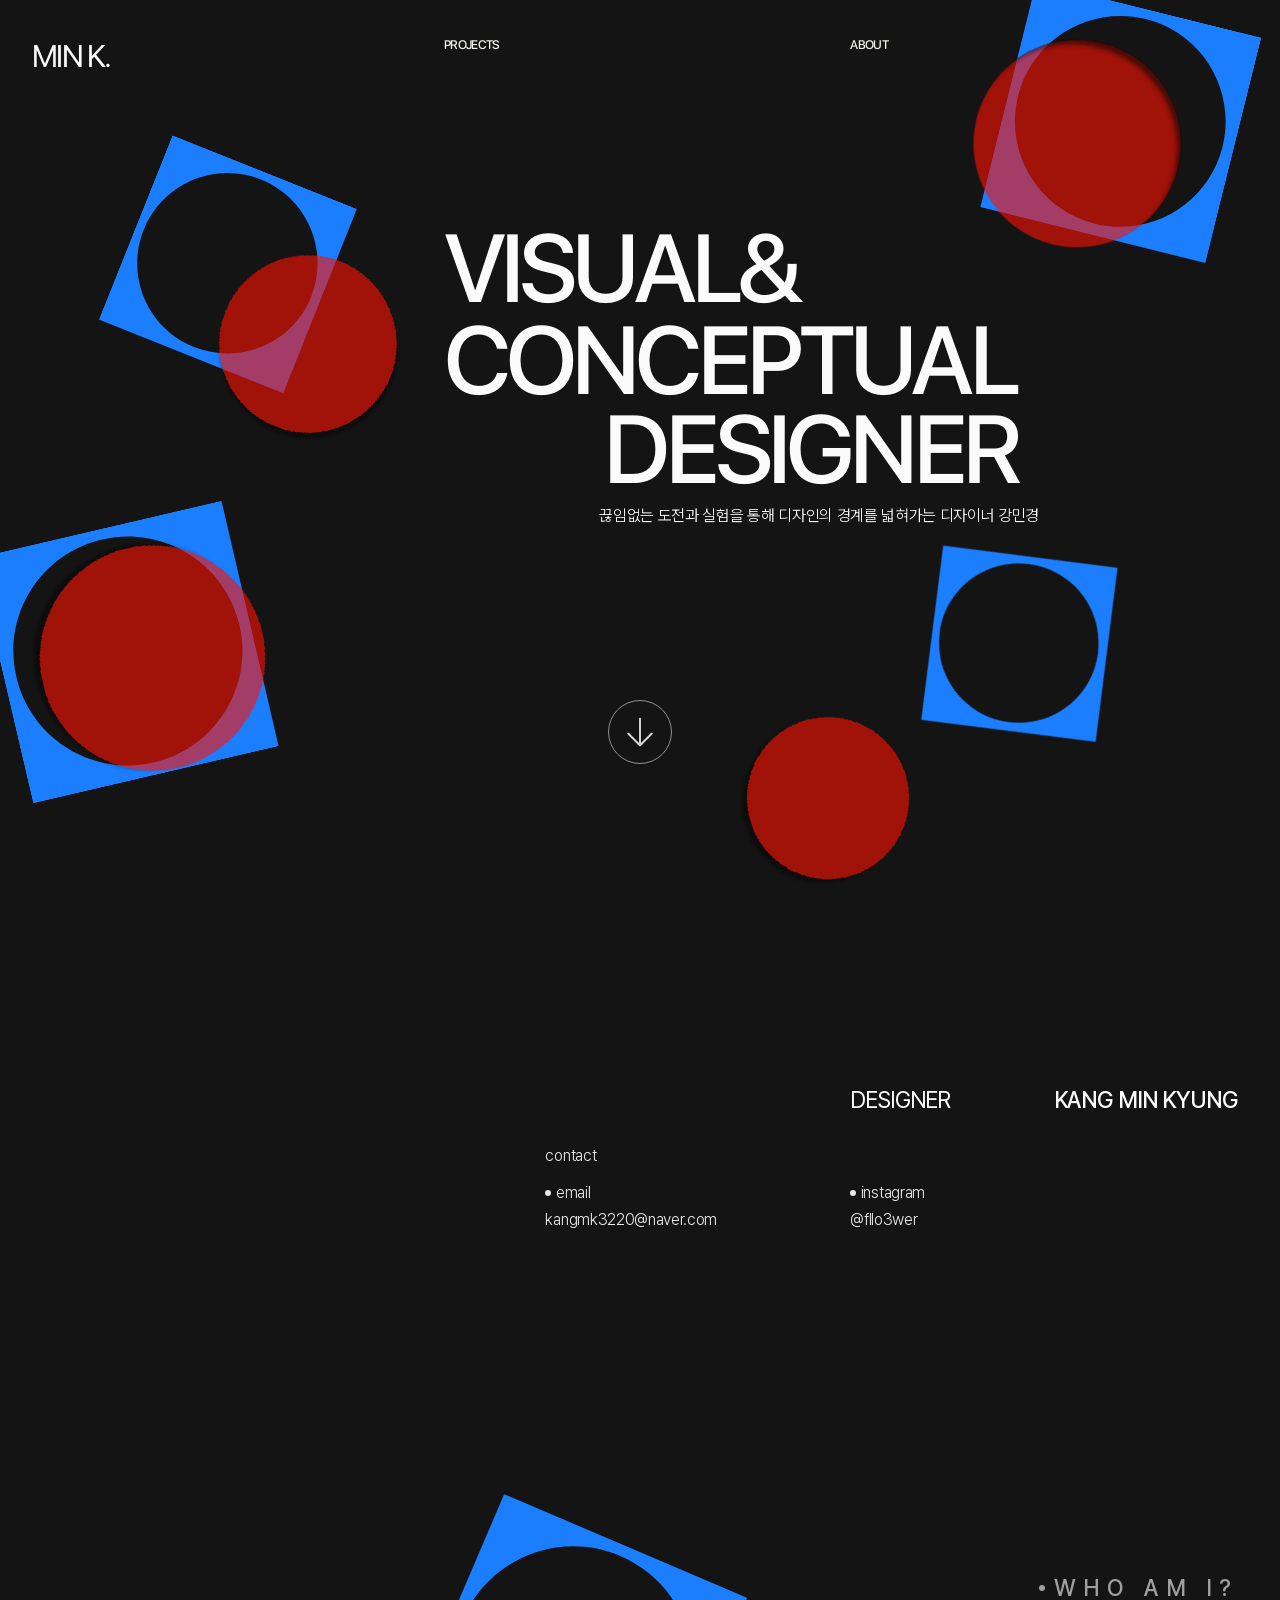
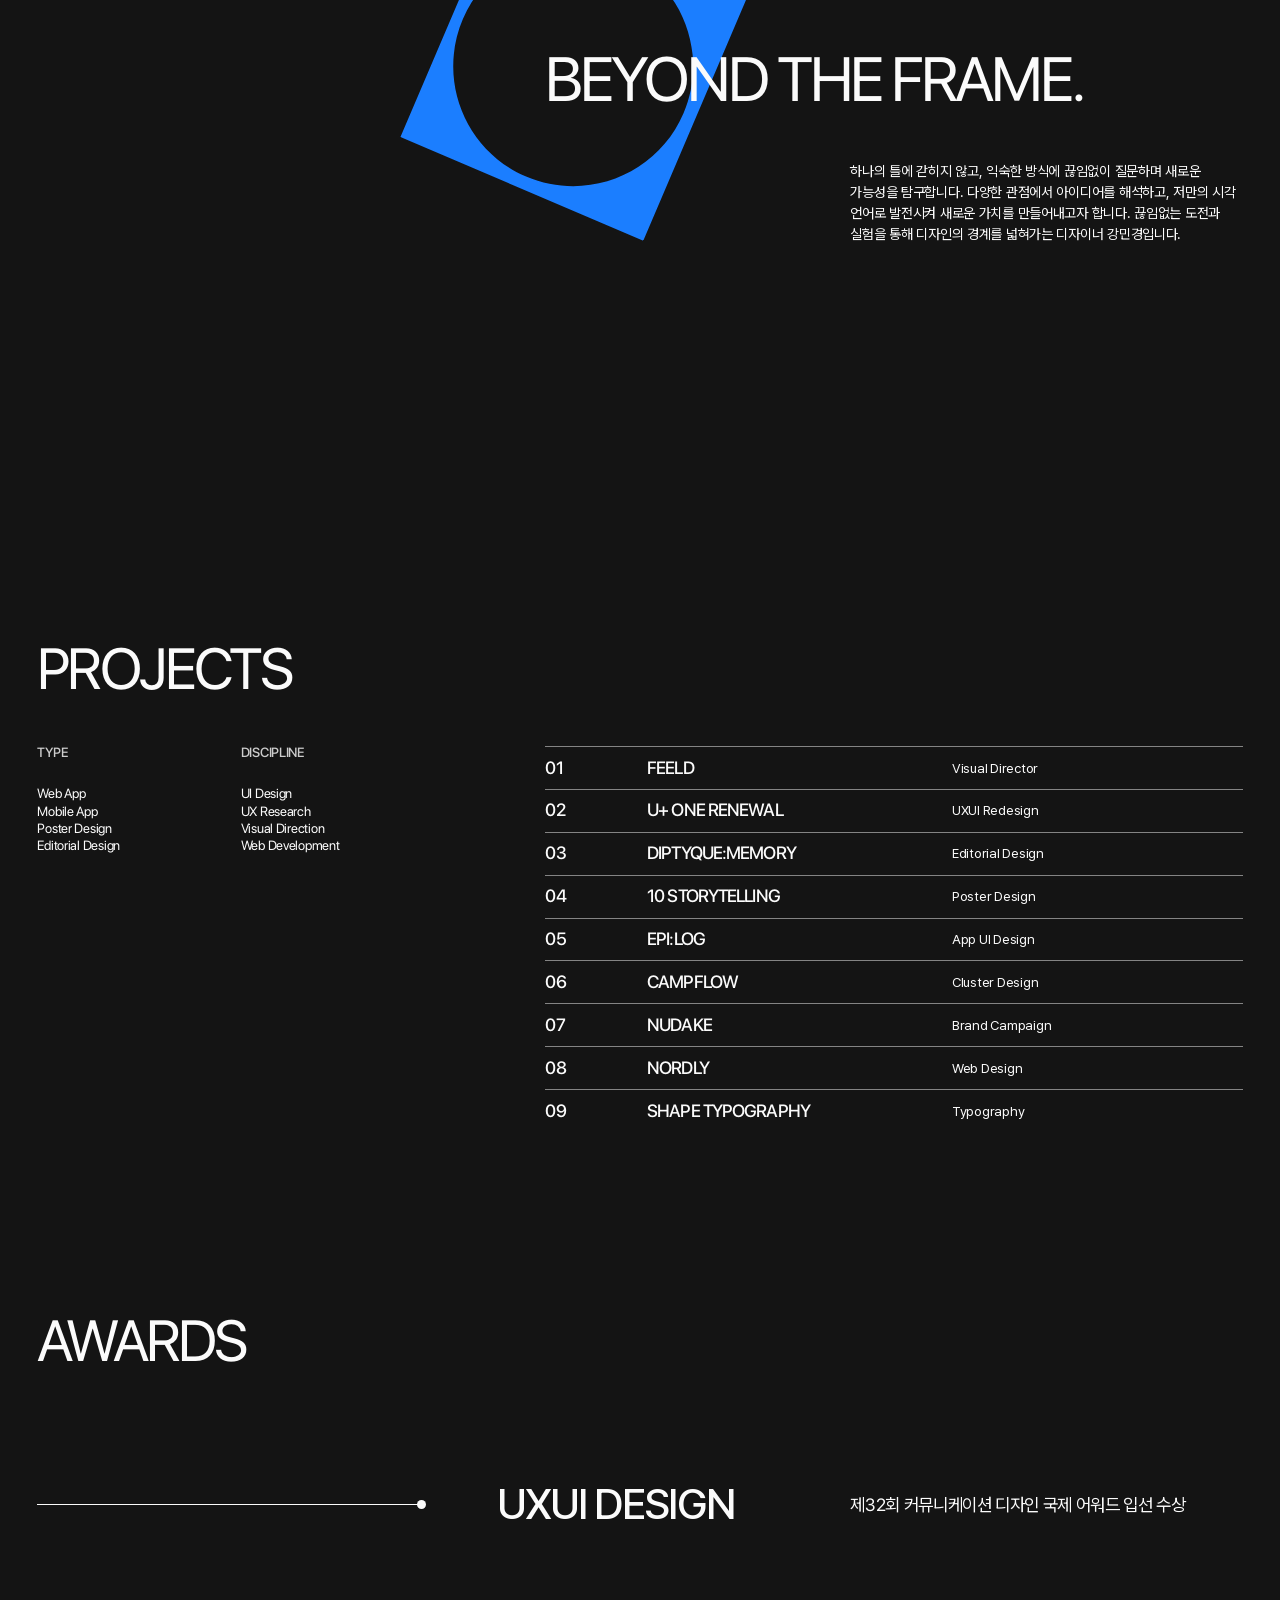
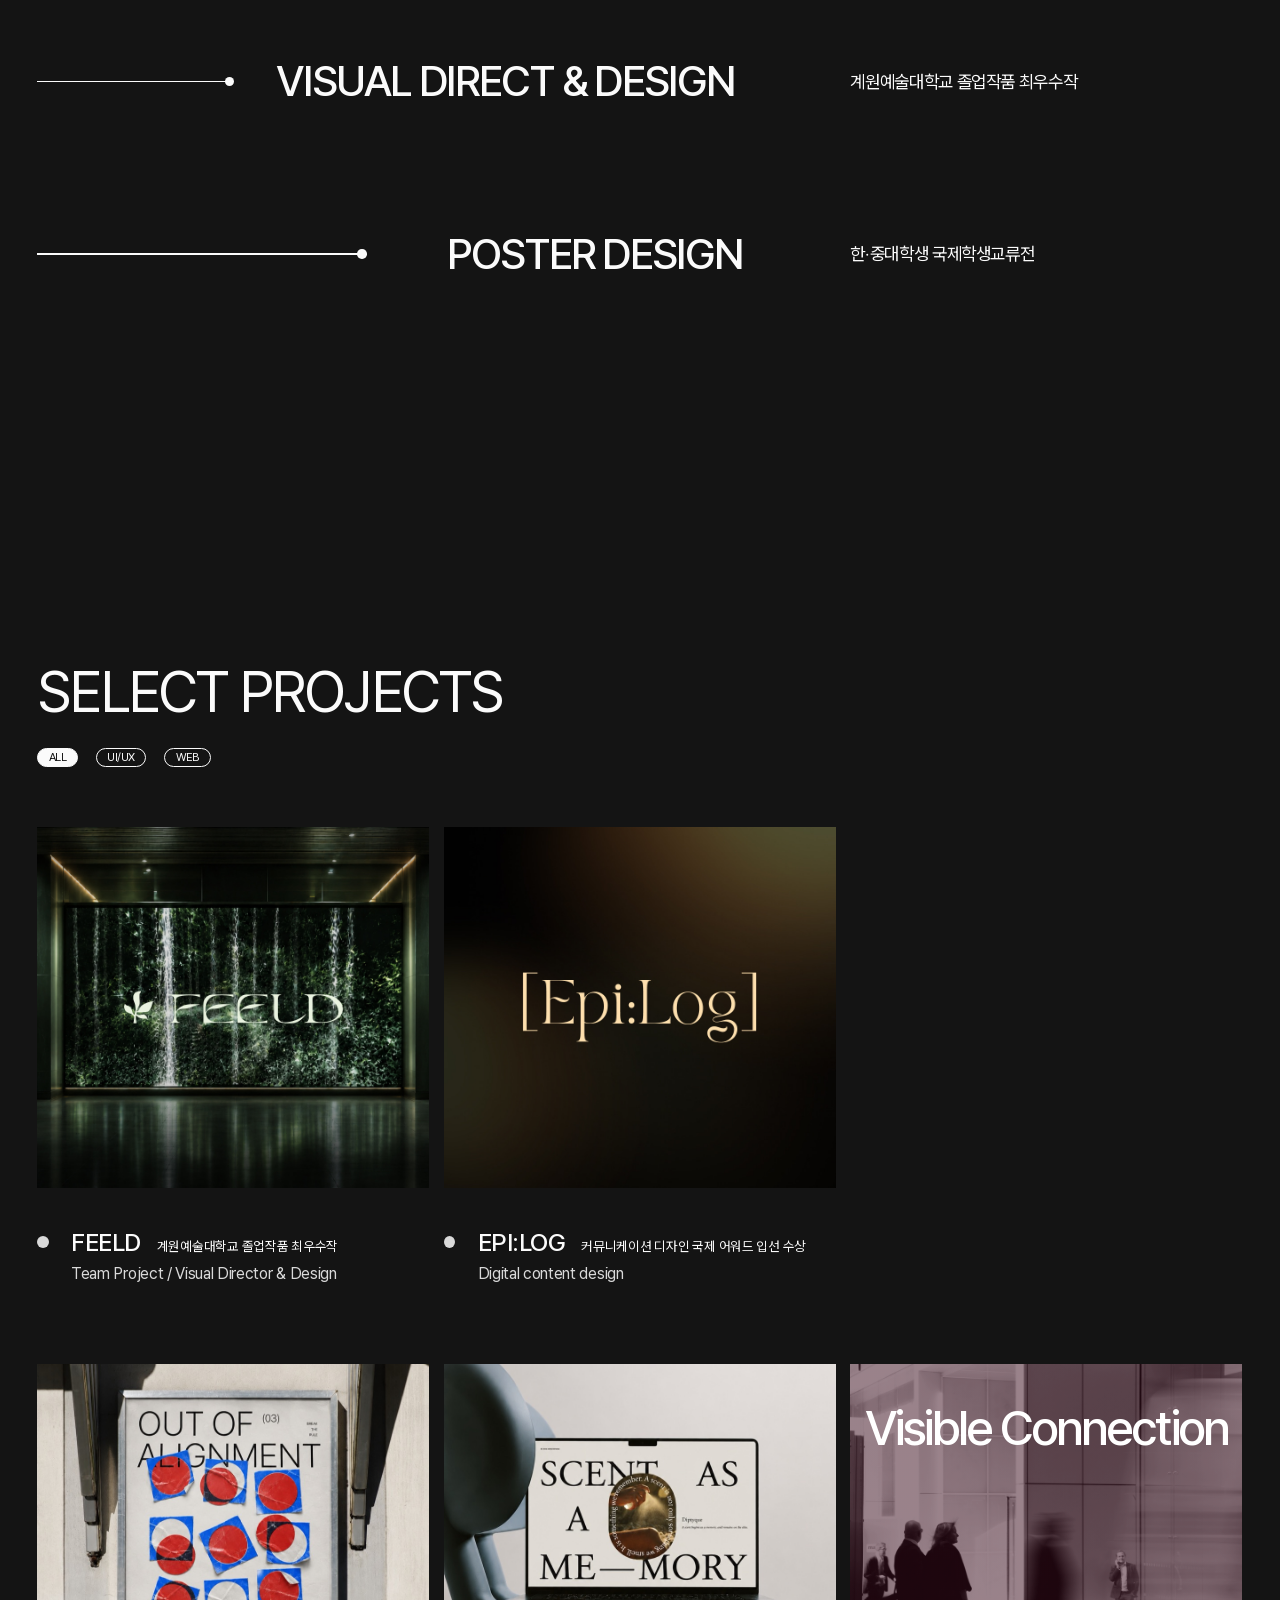
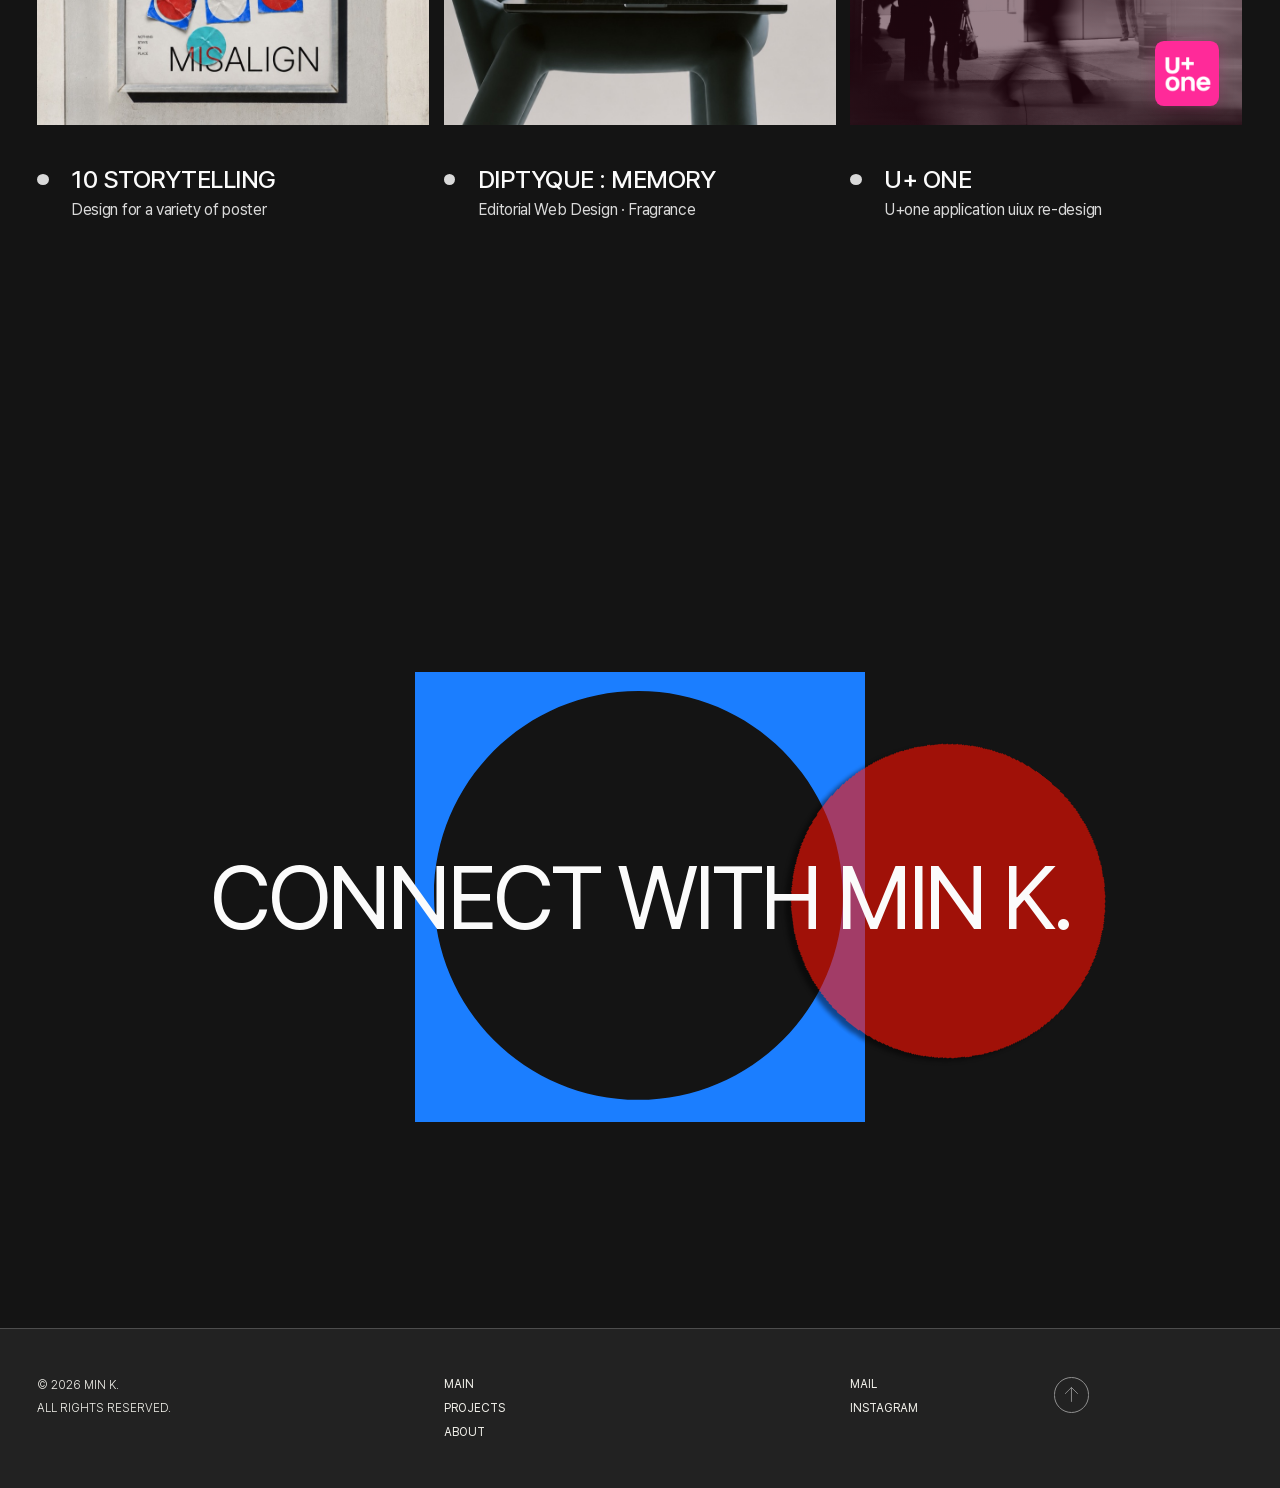
==== commit dd7bb117: "Add the Korean intro line under the main hero title Co-Authored-By: Claude Opus 5.5 <noreply@anthrop" ====
--- a/index.html
+++ b/index.html
@@ -29,6 +29,7 @@
       </div>
       <div class="wrap grid hero__inner">
         <h1 class="hero__title"><span>VISUAL&amp;</span><span>CONCEPTUAL</span><span>DESIGNER</span></h1>
+        <p class="hero__sub">끊임없는 도전과 실험을 통해 디자인의 경계를 넓혀가는 디자이너 강민경</p>
       </div>
       <button class="scroll-cue" type="button" data-scroll-to="about" aria-label="ABOUT 섹션으로 이동">
         <img decoding="async" src="assets/main/scroll-arrow.svg" alt="">
@@ -77,14 +78,14 @@
           <p class="list-sm">UI Design<br>UX Research<br>Visual Direction<br>Web Development</p>
         </div>
         <ol class="plist">
-          <li><div class="plist__row"><span class="plist__num">01</span><span class="plist__name">FEELD</span><span class="plist__cat">Visual Director</span></div></li>
-          <li><a class="plist__row" href="uplus.html" data-preview="assets/main/uplus-bg.jpg"><span class="plist__num">02</span><span class="plist__name">U+ ONE RENEWAL</span><span class="plist__cat">UXUI Redesign</span></a></li>
+          <li><div class="plist__row" data-preview="assets/main/card-feeld.jpg"><span class="plist__num">01</span><span class="plist__name">FEELD</span><span class="plist__cat">Visual Director</span></div></li>
+          <li><a class="plist__row" href="uplus.html" data-preview="assets/main/card-uplus.jpg"><span class="plist__num">02</span><span class="plist__name">U+ ONE RENEWAL</span><span class="plist__cat">UXUI Redesign</span></a></li>
           <li><a class="plist__row" href="diptyque.html" data-preview="assets/main/card-diptyque.jpg"><span class="plist__num">03</span><span class="plist__name">DIPTYQUE:MEMORY</span><span class="plist__cat">Editorial Design</span></a></li>
           <li><a class="plist__row" href="storytelling.html" data-preview="assets/main/card-story.jpg"><span class="plist__num">04</span><span class="plist__name">10 STORYTELLING</span><span class="plist__cat">Poster Design</span></a></li>
-          <li><div class="plist__row"><span class="plist__num">05</span><span class="plist__name">EPI:LOG</span><span class="plist__cat">App UI Design</span></div></li>
+          <li><div class="plist__row" data-preview="assets/main/card-epilog.jpg"><span class="plist__num">05</span><span class="plist__name">EPI:LOG</span><span class="plist__cat">App UI Design</span></div></li>
           <li><div class="plist__row"><span class="plist__num">06</span><span class="plist__name">CAMPFLOW</span><span class="plist__cat">Cluster Design</span></div></li>
           <li><div class="plist__row"><span class="plist__num">07</span><span class="plist__name">NUDAKE</span><span class="plist__cat">Brand Campaign</span></div></li>
-          <li><a class="plist__row" href="nordly.html" data-preview="assets/main/nordly-bg.png"><span class="plist__num">08</span><span class="plist__name">NORDLY</span><span class="plist__cat">Web Design</span></a></li>
+          <li><a class="plist__row" href="nordly.html" data-preview="assets/nordly/hero.jpg"><span class="plist__num">08</span><span class="plist__name">NORDLY</span><span class="plist__cat">Web Design</span></a></li>
           <li><div class="plist__row"><span class="plist__num">09</span><span class="plist__name">SHAPE TYPOGRAPHY</span><span class="plist__cat">Typography</span></div></li>
         </ol>
       </div>
--- a/css/style.css
+++ b/css/style.css
@@ -289,6 +289,17 @@
 }
 .hero__title > span { display: block; }
 .hero__title > span:last-child { margin-top: -0.4rem; padding-left: 18.07rem; }
+.hero__sub {
+  grid-column: 5 / -1;
+  margin-top: 0.7rem;
+  margin-right: 22.9rem;
+  font-weight: 300;
+  font-size: max(12px, 1.8rem);
+  line-height: 1.8;
+  letter-spacing: -0.02em;
+  text-align: right;
+  white-space: nowrap;
+}
 
 .s-hero-tl { --x: 9.661; --y: 15.2; --w: 40.1565; --h: 36.4284; --iw: 32.8077; --ih: 26.1247; --r: 21.77deg; --iW: 102.38%; --iH: 103.66%; }
 .s-hero-tr { --x: 107.1; --y: -2.7; --w: 34.84; --h: 34.3287; --iw: 28.8954; --ih: 28.1944; --r: 13.95deg; }
@@ -632,9 +643,11 @@
 
 /* U+ ONE card */
 .card--uplus .card__media > img.cover { object-position: 50% 65.5%; }
+/* tint sits above the photo (which gets its own layer from the zoom/settle transforms) */
 .card--uplus .card__media::before {
   content: "";
   position: absolute;
+  z-index: 1;
   inset: 0;
   background-image:
     linear-gradient(rgba(0, 0, 0, 0.2), rgba(0, 0, 0, 0.2)),
@@ -642,7 +655,7 @@
 }
 .uplus__title {
   position: absolute;
-  z-index: 1;
+  z-index: 2;
   left: 50%;
   top: 8.16cqw;
   transform: translateX(-50%);
@@ -655,7 +668,7 @@
 }
 .uplus__icon {
   position: absolute;
-  z-index: 1;
+  z-index: 2;
   left: 77.78cqw;
   top: 70.52cqw;
   width: 16.33cqw;
@@ -760,7 +773,7 @@
 
 .p-hero { position: relative; }
 .p-title {
-  padding-top: 14.7rem;
+  padding-top: 10.7rem;
   align-items: end;
 }
 .p-title h1 {
@@ -795,8 +808,8 @@
 }
 .p-hero__img {
   grid-column: 5 / -1;
-  margin-top: 3.85rem;
-  aspect-ratio: 899 / 826;
+  margin-top: 2.65rem;
+  aspect-ratio: 900 / 651;
 }
 .p-hero__big {
   position: absolute;
@@ -813,7 +826,7 @@
 .p-hero__big span { display: block; }
 
 .p-meta {
-  margin-top: 14.2rem;
+  margin-top: 6.6rem;
   align-items: start;
 }
 .p-about { align-items: start; }
@@ -854,9 +867,8 @@
 
 /* ---------- 10 STORYTELLING ---------- */
 
-.story .p-hero__big { top: 49.1rem; }
+.story .p-hero__big { top: 43.9rem; }
 .story .p-hero__big span + span { padding-left: 23.6rem; }
-.story .p-hero__img img { object-position: 50% 53.4%; }
 .story .p-meta .info:nth-child(1) { grid-column: 9 / span 2; }
 .story .p-meta .info:nth-child(2) { grid-column: 11 / span 2; }
 .story .p-about { margin-top: 8.85rem; }
@@ -981,12 +993,12 @@
 }
 .next__link:hover,
 .next__link:focus-visible { color: var(--accent); }
-.story .next { margin-top: 39.4rem; padding-bottom: 43.3rem; }
+.story .next { margin-top: 39.4rem; padding-bottom: 73.6rem; }
 .diptyque .next { margin-top: 41.3rem; padding-bottom: 43.4rem; }
 
 /* ---------- DIPTYQUE : MEMORY ---------- */
 
-.diptyque .p-hero__big { top: 53.3rem; }
+.diptyque .p-hero__big { top: 48.1rem; }
 .diptyque .p-meta .info:nth-child(1) { grid-column: 5 / span 2; }
 .diptyque .p-meta .info:nth-child(2) { grid-column: 7 / span 2; }
 .diptyque .p-about { margin-top: 11.35rem; }
@@ -1358,6 +1370,7 @@
   .hero__inner { padding-top: 0; position: absolute; left: 0; right: 0; top: 40%; transform: translateY(-50%); }
   .hero__title { font-size: 4.8rem; line-height: 4.7rem; }
   .hero__title > span:last-child { margin-top: 0; padding-left: 7.2rem; }
+  .hero__sub { grid-column: 1 / -1; margin-top: 1.6rem; margin-right: 0; font-size: 1.3rem; line-height: 1.6; white-space: normal; word-break: keep-all; text-wrap: balance; }
   .s-hero-tl { --x: -4; --y: 9; --s: 0.5; }
   .s-hero-tr { --x: 22; --y: -2; --s: 0.55; }
   .s-hero-l  { --x: -6; --y: 46; --s: 0.55; }
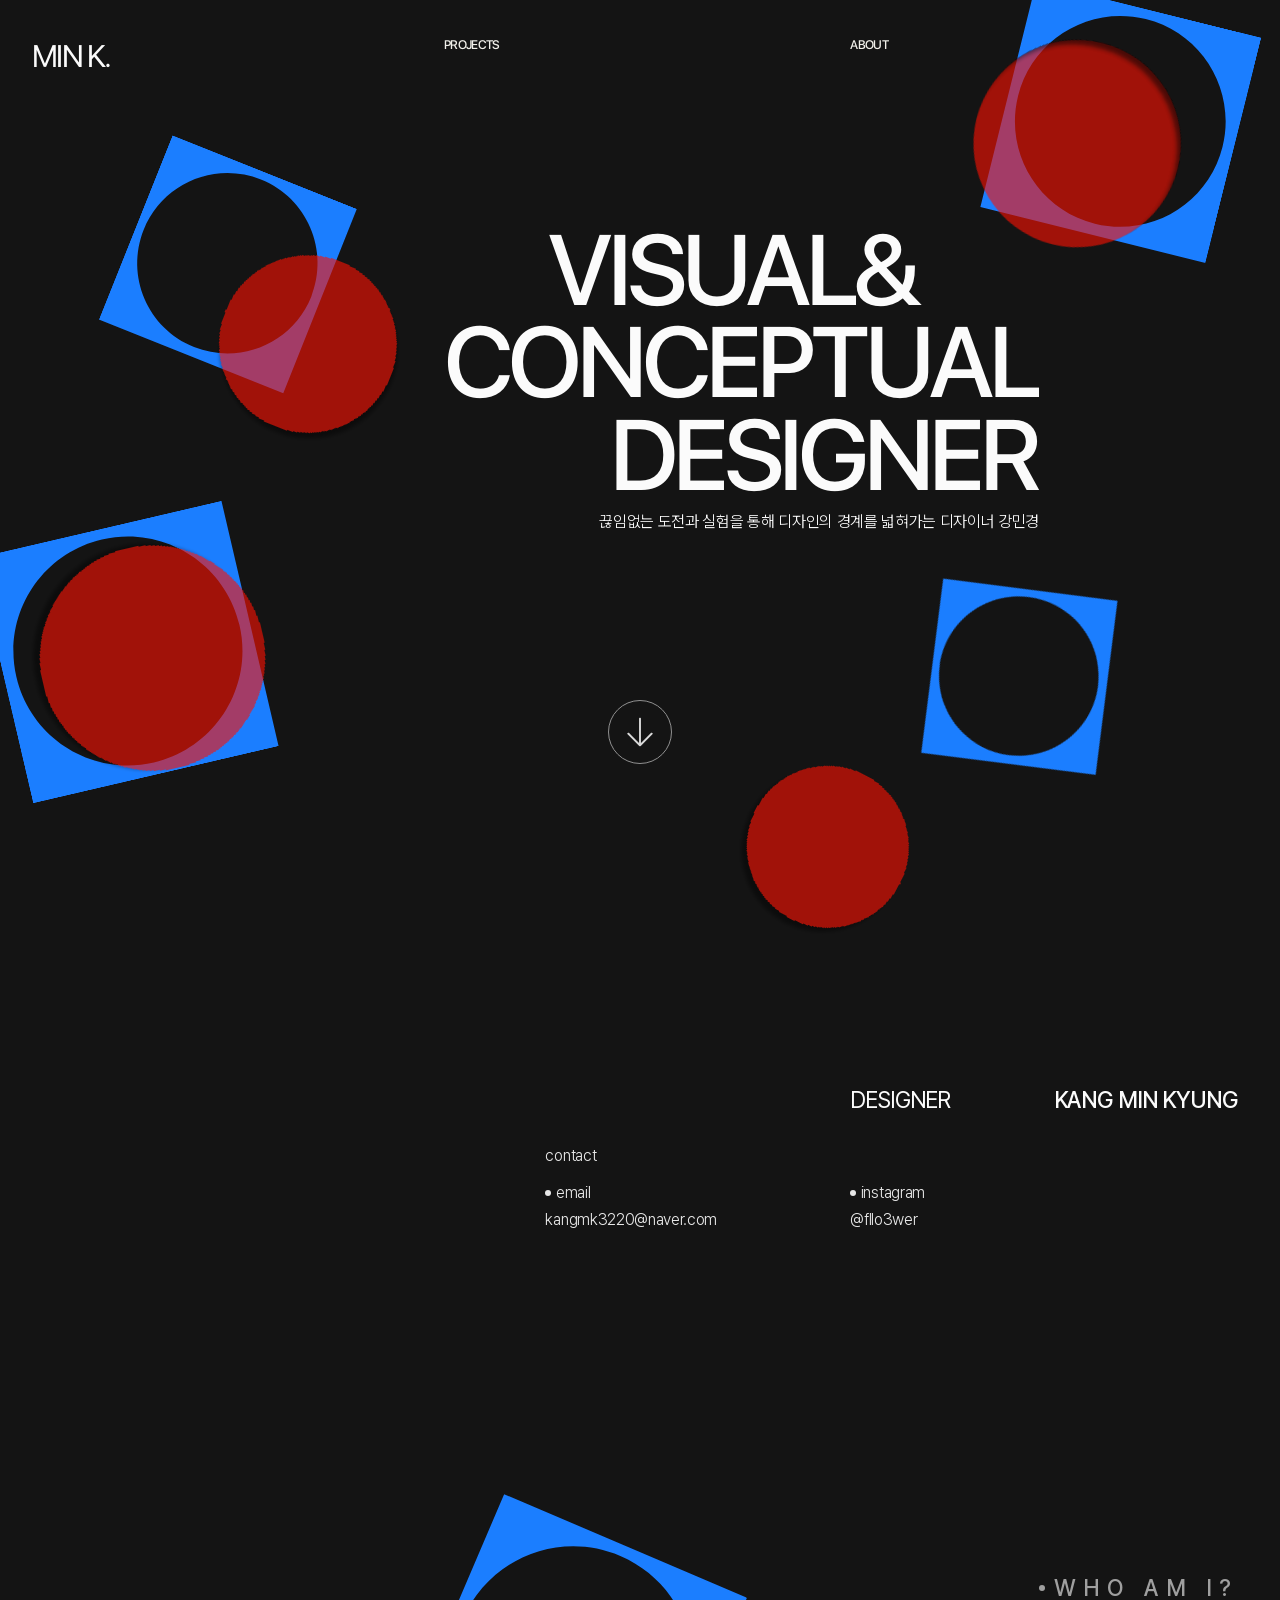
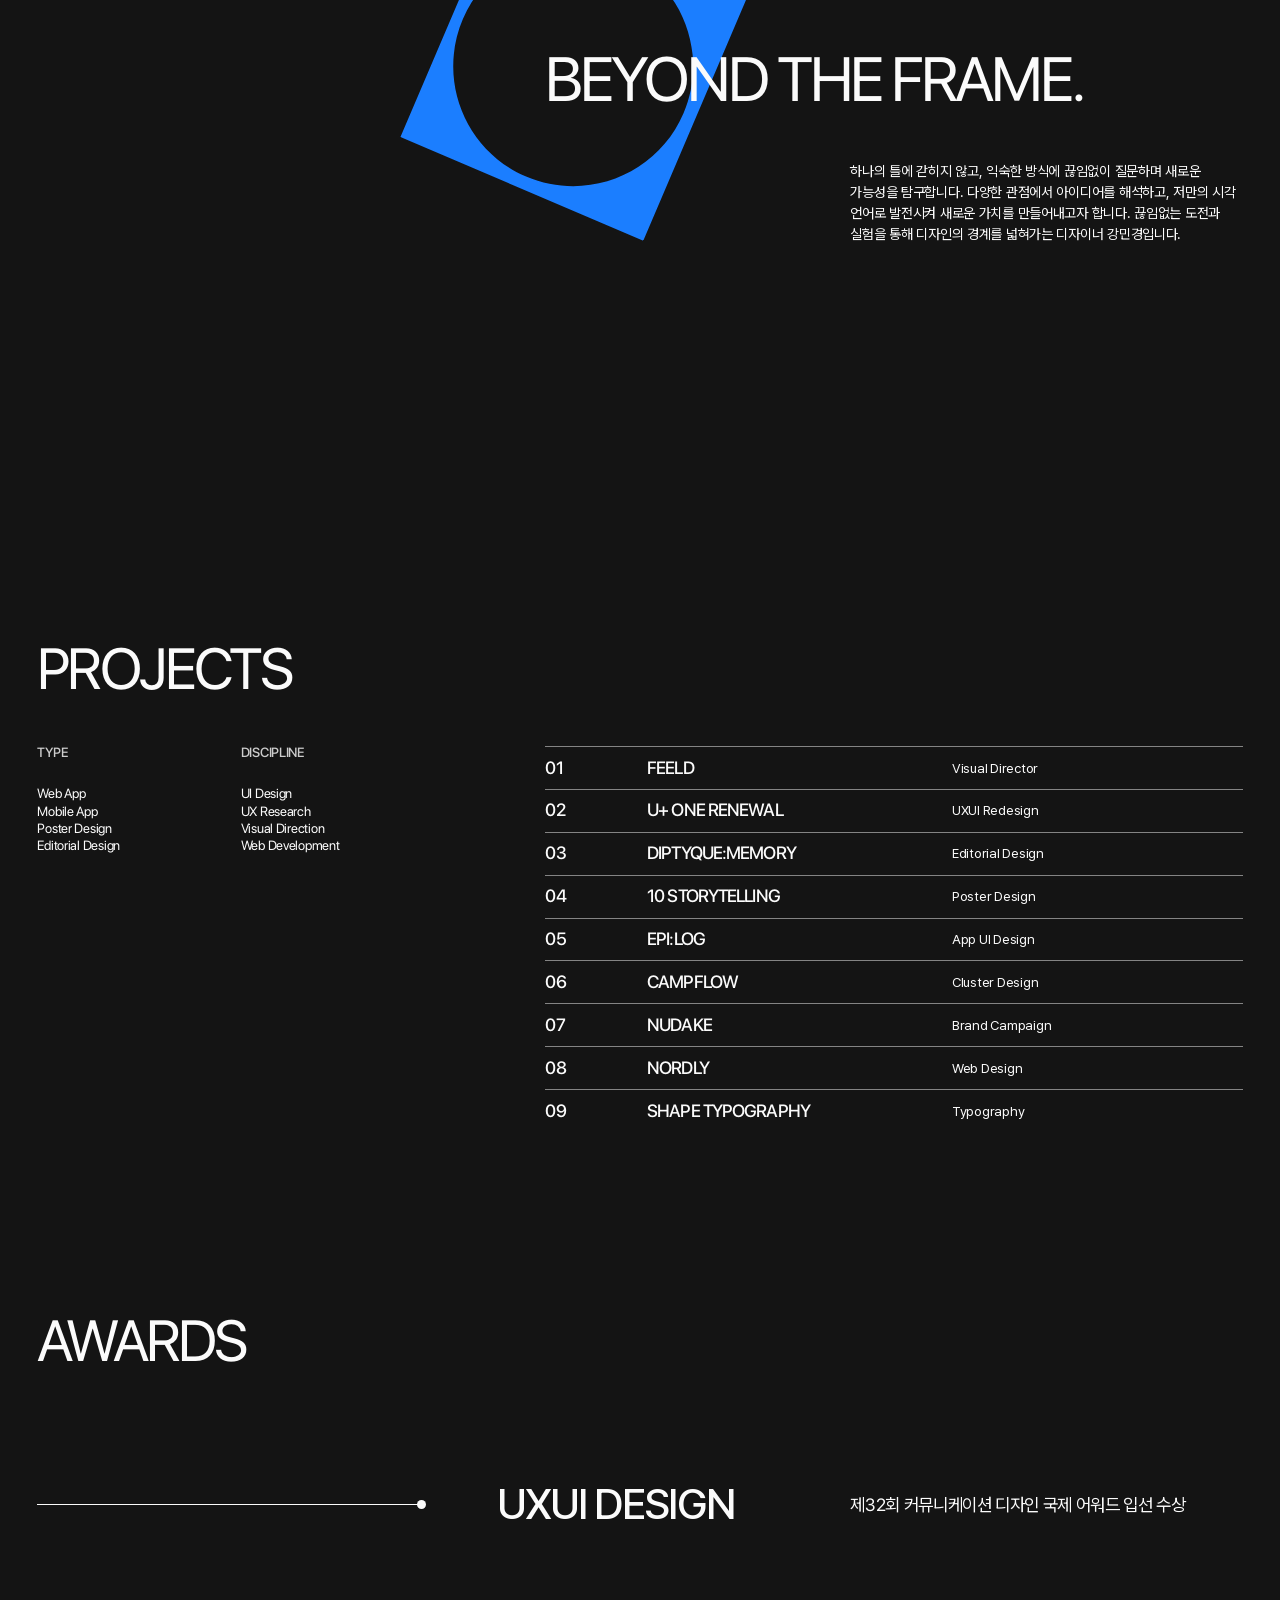
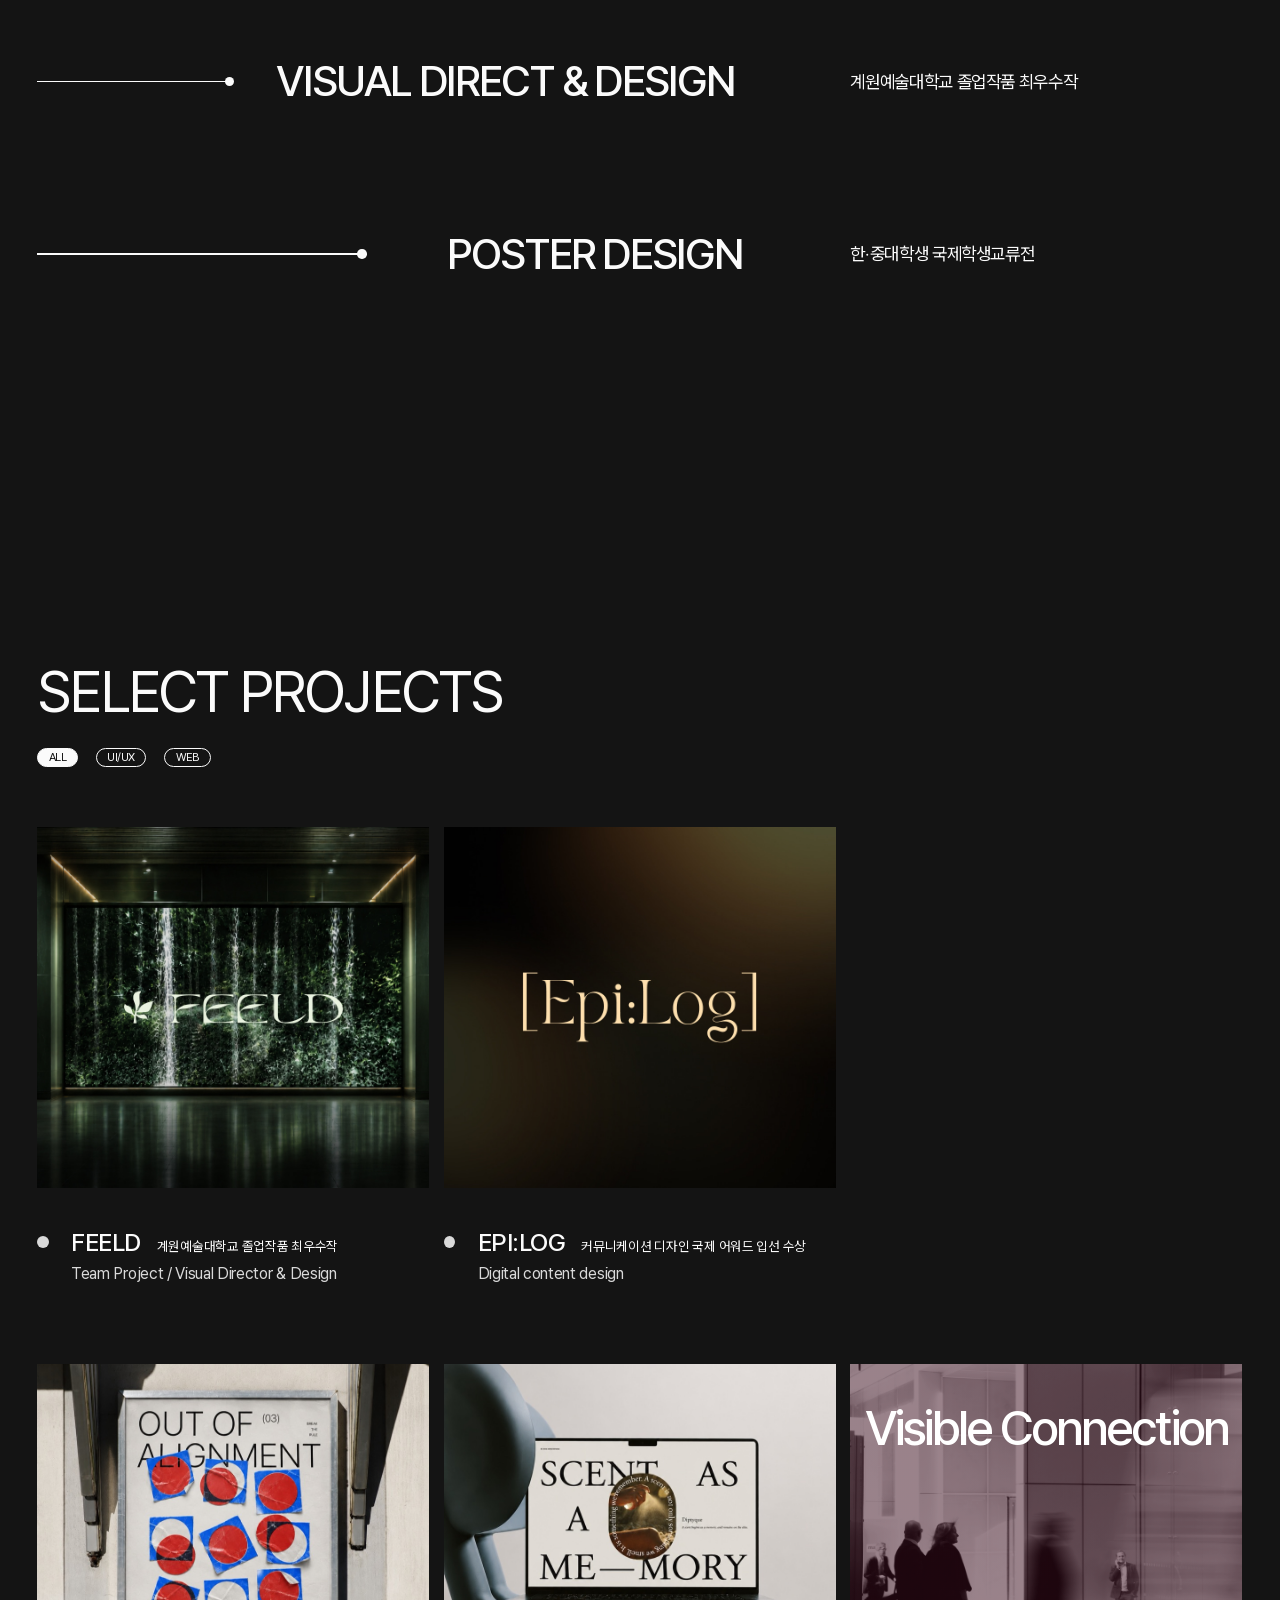
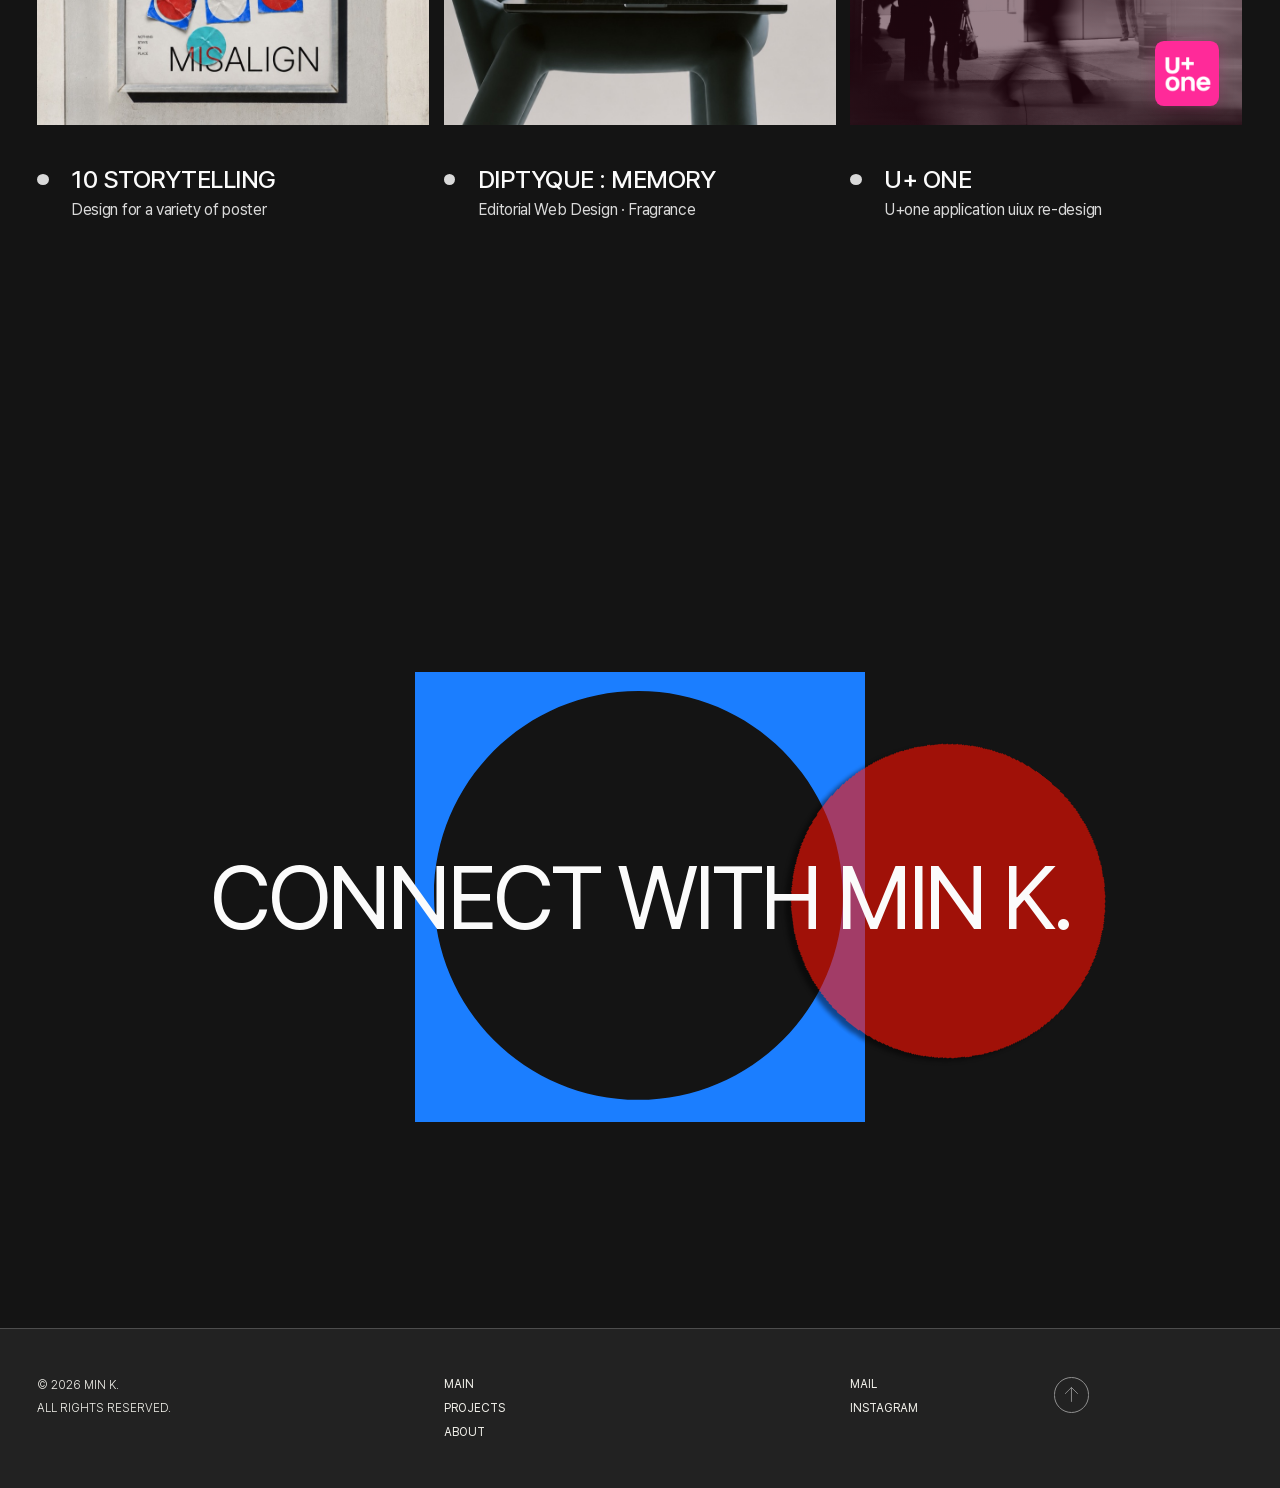
==== commit 417b06ed: "Version CSS/JS links so updates show up right away Browsers kept the old style.css for up to 10 minu" ====
--- a/index.html
+++ b/index.html
@@ -5,9 +5,9 @@
   <meta name="viewport" content="width=device-width, initial-scale=1">
   <title>MIN K. — Visual &amp; Conceptual Designer</title>
   <meta name="description" content="하나의 틀에 갇히지 않고 디자인의 경계를 넓혀가는 디자이너 강민경의 포트폴리오.">
-  <link rel="stylesheet" href="css/style.css">
+  <link rel="stylesheet" href="css/style.css?v=3349d2b3">
   <script>try{if(sessionStorage.getItem("mk-fade")){sessionStorage.removeItem("mk-fade");document.documentElement.classList.add("is-entering")}}catch(e){}</script>
-  <script src="js/main.js" defer></script>
+  <script src="js/main.js?v=441d43e2" defer></script>
 </head>
 <body class="main">
   <header class="site-header wrap grid">
--- a/css/style.css
+++ b/css/style.css
@@ -276,19 +276,20 @@
 .hero__inner {
   position: relative;
   z-index: 2;
-  padding-top: 24.95rem;
+  padding-top: 25.2rem;
 }
 .hero__title {
   grid-column: 5 / -1;
   font-family: var(--font-sf);
   font-weight: 500;
-  font-size: 10.8rem;
+  font-size: 11.2rem;
   line-height: 10.4rem;
   letter-spacing: -0.05em;
   white-space: nowrap;
 }
 .hero__title > span { display: block; }
-.hero__title > span:last-child { margin-top: -0.4rem; padding-left: 18.07rem; }
+.hero__title > span:first-child { padding-left: 11.7rem; }
+.hero__title > span:last-child { padding-left: 18.7rem; }
 .hero__sub {
   grid-column: 5 / -1;
   margin-top: 0.7rem;
@@ -301,10 +302,12 @@
   white-space: nowrap;
 }
 
+/* Figma moved the right-hand dot 17.6px further down than its frame; offset given in the rotated (27.42deg) space */
+.s-hero-r .shape__dot { left: calc(0.81rem * var(--s, 1)); top: calc(1.562rem * var(--s, 1)); }
 .s-hero-tl { --x: 9.661; --y: 15.2; --w: 40.1565; --h: 36.4284; --iw: 32.8077; --ih: 26.1247; --r: 21.77deg; --iW: 102.38%; --iH: 103.66%; }
 .s-hero-tr { --x: 107.1; --y: -2.7; --w: 34.84; --h: 34.3287; --iw: 28.8954; --ih: 28.1944; --r: 13.95deg; }
 .s-hero-l  { --x: -2.7; --y: 56.103; --w: 35.156; --h: 34.3215; --iw: 28.3689; --ih: 29.4862; --r: 76.88deg; }
-.s-hero-r  { --x: 78.783; --y: 51.14; --w: 52.9378; --h: 59.0275; --iw: 34.3988; --ih: 48.6529; --r: 27.42deg; }
+.s-hero-r  { --x: 78.783; --y: 54.883; --w: 52.9378; --h: 59.0275; --iw: 34.3988; --ih: 48.6529; --r: 27.42deg; }
 
 .scroll-cue {
   position: absolute;
@@ -1369,7 +1372,8 @@
   .hero { height: max(72rem, 100svh); }
   .hero__inner { padding-top: 0; position: absolute; left: 0; right: 0; top: 40%; transform: translateY(-50%); }
   .hero__title { font-size: 4.8rem; line-height: 4.7rem; }
-  .hero__title > span:last-child { margin-top: 0; padding-left: 7.2rem; }
+  .hero__title > span:first-child { padding-left: 5rem; }
+  .hero__title > span:last-child { padding-left: 8rem; }
   .hero__sub { grid-column: 1 / -1; margin-top: 1.6rem; margin-right: 0; font-size: 1.3rem; line-height: 1.6; white-space: normal; word-break: keep-all; text-wrap: balance; }
   .s-hero-tl { --x: -4; --y: 9; --s: 0.5; }
   .s-hero-tr { --x: 22; --y: -2; --s: 0.55; }
